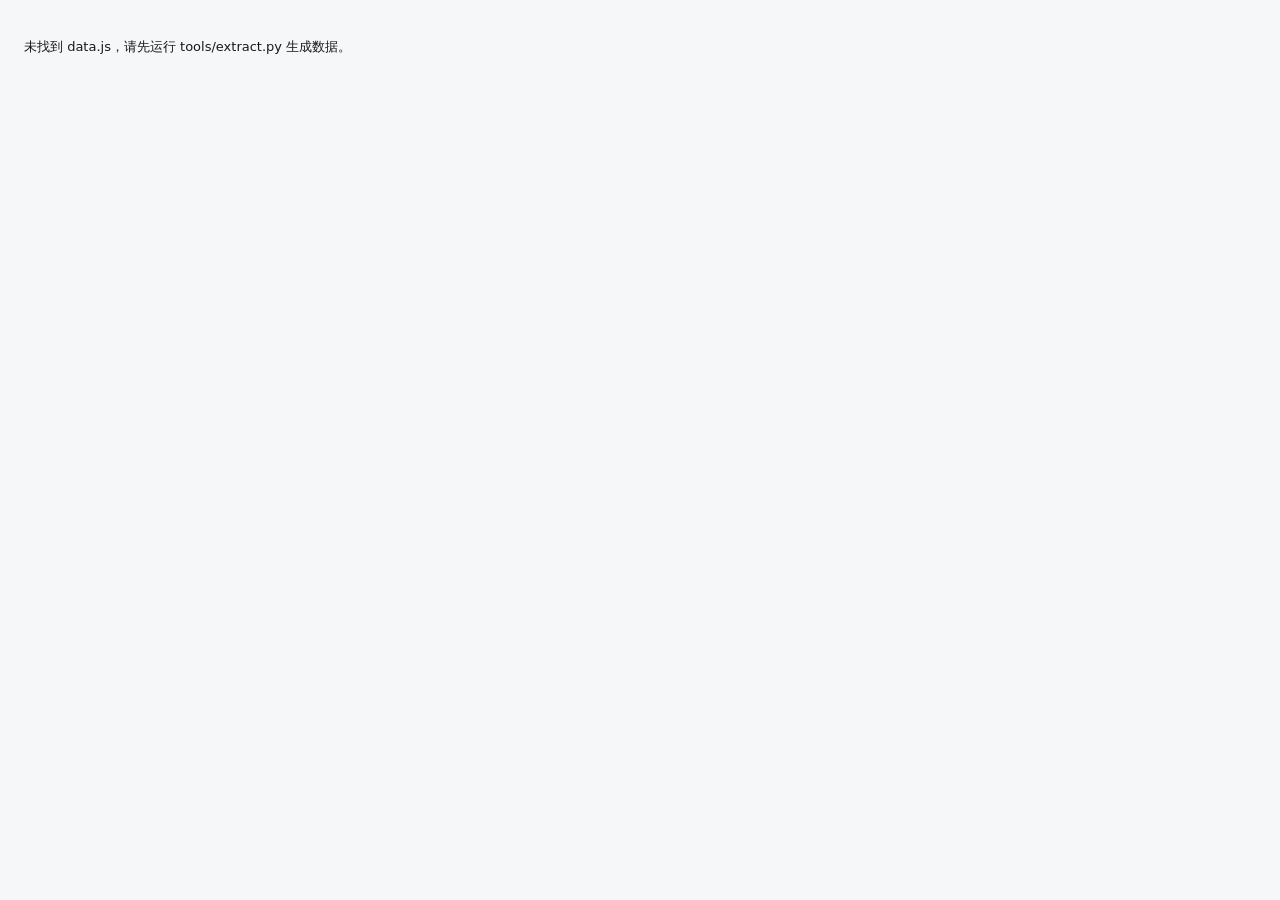
==== index.html @ aec37ce2 "初始提交：runner-lab 跑步数据看板 小米运动健康官方导出包 → 本地跑步数据看板。纯静态零构建， app.js 内置 CTL/ATL/TSB 负荷模型、跑姿体检与每日建议引擎。  - 双启动" ====
<!DOCTYPE html>
<html lang="zh-CN">
<head>
<meta charset="UTF-8">
<meta name="viewport" content="width=device-width, initial-scale=1">
<title>跑步数据仪表盘</title>
<link rel="stylesheet" href="styles.css">
</head>
<body>

<header class="topbar">
  <div class="brand">
    <span class="logo" aria-hidden="true">
      <svg viewBox="0 0 24 24" fill="none" stroke="currentColor" stroke-width="1.8" stroke-linecap="round" stroke-linejoin="round">
        <path d="M13 3l-3 7h5l-3 7"/><path d="M3 20h18"/>
      </svg>
    </span>
    <div>
      <h1>跑步数据仪表盘</h1>
      <p class="sub">数据源：小米运动健康官方导出 · 仅户外跑步 · <span id="genAt"></span></p>
    </div>
  </div>
  <div class="filters">
    <span class="flabel">时间范围</span>
    <div class="seg" id="yearSeg">
      <button type="button" data-year="2026" class="on">2026</button>
      <button type="button" data-year="2025">2025</button>
      <button type="button" data-year="all">全部</button>
    </div>
  </div>
</header>

<nav class="tabs" id="tabs">
  <button type="button" data-tab="overview" class="on">总览</button>
  <button type="button" data-tab="daily">日视图</button>
  <button type="button" data-tab="gait">跑姿分析</button>
  <button type="button" data-tab="single">单次复盘</button>
  <button type="button" data-tab="compare">对比分析</button>
  <button type="button" data-tab="table">全部记录</button>
</nav>

<main>

  <section class="panel on" id="panel-overview">
    <div class="advbar" id="ovAdvice"></div>
    <div class="kpis" id="kpis"></div>
    <div class="grid">
      <div class="card wide">
        <div class="chd"><h2>每次跑步：距离与平均配速</h2><p>柱状为距离，曲线为平均配速（纵轴已反向，越靠上越快）</p></div>
        <div class="cbox h300"><canvas id="cDistPace"></canvas></div>
      </div>
      <div class="card">
        <div class="chd"><h2>月度跑量</h2><p>柱状为当月总里程</p></div>
        <div class="cbox h260"><canvas id="cMonth"></canvas></div>
      </div>
      <div class="card">
        <div class="chd"><h2>心率区间时长</h2><p>全部选中场次的五档分布</p></div>
        <div class="cbox h260"><canvas id="cZones"></canvas></div>
      </div>
      <div class="card wide">
        <div class="chd"><h2>训练负荷与状态</h2><p id="cLoadSub">CTL 体能（涨得慢）· ATL 疲劳（来得快、去得也快）· TSB 状态 = CTL − ATL</p></div>
        <div class="stat3" id="loadStat"></div>
        <div class="cbox h300"><canvas id="cLoad"></canvas></div>
        <p class="hint" id="loadHint"></p>
      </div>
    </div>
  </section>

  <section class="panel" id="panel-daily">
    <div id="advCard"></div>
    <div class="facts" id="advFacts"></div>
    <div class="card">
      <div class="chd"><h2>训练日历</h2><p id="calSub"></p></div>
      <div class="calwrap">
        <div class="calflex">
          <div class="caldow"><span>一</span><span></span><span>三</span><span></span><span>五</span><span></span><span>日</span></div>
          <div class="cal" id="calGrid"></div>
        </div>
      </div>
      <div class="callegend" id="calLegend"></div>
    </div>
    <div class="blockhd">
      <h2 id="dayTitle"></h2>
      <span class="hint" id="dayHint"></span>
    </div>
    <div class="kpis day" id="dayKpis"></div>
    <div class="facts" id="dayNotes"></div>
  </section>

  <section class="panel" id="panel-gait">
    <div class="card wide">
      <div class="chd"><h2>跑姿体检</h2><p id="gaitCheckSub"></p></div>
      <table class="tbl gaitcheck" id="gaitCheck"></table>
    </div>
    <div class="grid">
      <div class="card">
        <div class="chd"><h2>触地时间</h2><p>越低越好，浅色带为当场最小至最大</p></div>
        <div class="cbox h260"><canvas id="cTd"></canvas></div>
      </div>
      <div class="card">
        <div class="chd"><h2>垂直振幅</h2><p>越低越省力，浅色带为当场最小至最大</p></div>
        <div class="cbox h260"><canvas id="cVa"></canvas></div>
      </div>
      <div class="card">
        <div class="chd"><h2>垂直步幅比</h2><p>垂直振幅占步幅的比例，越低越好</p></div>
        <div class="cbox h260"><canvas id="cVsr"></canvas></div>
      </div>
      <div class="card">
        <div class="chd"><h2>步频与步幅</h2><p>双轴对照</p></div>
        <div class="cbox h260"><canvas id="cCadStride"></canvas></div>
      </div>
      <div class="card">
        <div class="chd"><h2>配速与触地时间</h2><p>看跑得越慢是否触地越久</p></div>
        <div class="cbox h260"><canvas id="cScPaceTd"></canvas></div>
      </div>
      <div class="card">
        <div class="chd"><h2>步频与垂直振幅</h2><p>看步频提高是否压低弹跳</p></div>
        <div class="cbox h260"><canvas id="cScCadVa"></canvas></div>
      </div>
    </div>
    <div class="facts" id="gaitNotes"></div>
  </section>

  <section class="panel" id="panel-single">
    <div class="pickbar">
      <label for="runPick">选择场次</label>
      <select id="runPick"></select>
      <div class="picknav">
        <button type="button" id="btnPrev">上一场</button>
        <button type="button" id="btnNext">下一场</button>
      </div>
    </div>
    <div class="kpis" id="kpisSingle"></div>
    <div class="facts" id="singleNotes"></div>
    <div class="grid">
      <div class="card wide">
        <div class="chd"><h2>逐分钟曲线</h2><p>左轴配速（反向），右轴心率与步频</p></div>
        <div class="cbox h320"><canvas id="cSingle"></canvas></div>
      </div>
      <div class="card">
        <div class="chd"><h2>该场配速分布</h2><p>每分钟配速直方图</p></div>
        <div class="cbox h260"><canvas id="cHist"></canvas></div>
      </div>
      <div class="card">
        <div class="chd"><h2>半程漂移</h2><p>前半程与后半程对比</p></div>
        <div class="cbox h260"><canvas id="cDrift"></canvas></div>
      </div>
    </div>
  </section>

  <section class="panel" id="panel-compare">
    <!-- 子页签：对比内容太多，硬塞一页会又挤又糊；拆成两个子页各自一屏，
         每屏不滚动、图表足够大。切换逻辑见 app.js 的 showCmpSub。 -->
    <div class="seg subtabs" id="cmpSubTabs">
      <button type="button" data-sub="month" class="on">月度对比</button>
      <button type="button" data-sub="season">跨年与赛季</button>
      <button type="button" data-sub="detail">明细表</button>
    </div>

    <div class="sub on" id="sub-month">
      <div class="blockhd">
        <h2>月度对比</h2>
        <span class="hint" id="mCmpHint"></span>
        <div class="cmp-pick">
          <label for="cmpBase">基准月</label>
          <select id="cmpBase"></select>
          <label for="cmpMonth">本期</label>
          <select id="cmpMonth"></select>
        </div>
      </div>
      <div class="notes" id="mCmpNotes"></div>
      <div class="grid three">
        <div class="card">
          <div class="chd"><h2>配速与心率关系</h2><p id="mScSub">同样配速下心率更低，代表有氧能力更强</p></div>
          <div class="cbox h200"><canvas id="cMonthSc"></canvas></div>
        </div>
        <div class="card">
          <div class="chd"><h2>同距离档位心率</h2><p id="mBandSub">把跑量锁在同一档位后再比心率</p></div>
          <div class="cbox h200"><canvas id="cMonthBand"></canvas></div>
        </div>
        <div class="card">
          <div class="chd"><h2>本期与基准月关键指标</h2><p id="mKpiSub">按月份平均值对比</p></div>
          <div class="cbox h200"><canvas id="cMonthKpi"></canvas></div>
        </div>
      </div>
    </div>

    <div class="sub" id="sub-season">
      <div class="blockhd"><h2>跨年与赛季对比</h2><span class="hint">2025 全年 vs 2026 全年，以及 2026 赛季内同距离对比</span></div>
      <div class="notes" id="cmpNotes"></div>
      <div class="grid two">
        <div class="card">
          <div class="chd"><h2>2025 与 2026 关键指标</h2><p>跑量差距大，均值只作参考</p></div>
          <div class="cbox h160"><canvas id="cYearCmp"></canvas></div>
        </div>
        <div class="card">
          <div class="chd"><h2>2026 赛季内对比</h2><p>7 月及以前 vs 8 月以后，已控制跑量</p></div>
          <div class="cbox h160"><canvas id="cSeasonCmp"></canvas></div>
        </div>
        <div class="card">
          <div class="chd"><h2>同距离档位对比</h2><p>相近里程场次的平均表现</p></div>
          <div class="cbox h160"><canvas id="cBucket"></canvas></div>
        </div>
        <div class="card">
          <div class="chd"><h2>周训练量</h2><p>柱状为周里程，曲线为周平均配速</p></div>
          <div class="cbox h160"><canvas id="cWeek"></canvas></div>
        </div>
      </div>
    </div>

    <div class="sub" id="sub-detail">
      <div class="blockhd"><h2>明细表</h2><span class="hint">两张表都是完整数据；图表子页里的结论以它们为依据</span></div>
      <div class="grid two">
        <div class="card">
          <div class="chd"><h2>月度对比 · 逐指标</h2><p id="mCmpHint2"></p></div>
          <div class="tablewrap" style="max-height:520px">
            <table class="tbl" id="mCmpTbl"></table>
          </div>
        </div>
        <div class="card">
          <div class="chd"><h2>跨年对比 · 逐指标</h2><p>2025 全年 vs 2026 全年</p></div>
          <div class="tablewrap" style="max-height:520px">
            <table class="tbl" id="cmpTbl"></table>
          </div>
        </div>
      </div>
    </div>
  </section>

  <section class="panel" id="panel-table">
    <div class="tablebar">
      <input type="text" id="search" placeholder="按日期筛选，例如 2026-09">
      <span class="hint" id="rowHint"></span>
    </div>
    <div class="tablewrap">
      <table class="tbl sortable" id="runTbl"></table>
    </div>
  </section>

</main>

<script src="vendor/chart.umd.min.js"></script>
<script src="data.js"></script>
<script src="app.js"></script>
</body>
</html>
---- styles.css ----
:root {
  --bg: #f6f7f9;
  --panel: #ffffff;
  --panel-2: #fbfbfc;
  --ink: #16181d;
  --ink-2: #4a4f58;
  --ink-3: #8b9099;
  --line: #e6e8ec;
  --line-2: #d3d6dc;

  --c-dist: #2563eb;
  --c-pace: #d97706;
  --c-hr: #dc2626;
  --c-cad: #0d9488;
  --c-stride: #7c3aed;
  --c-td: #dc2626;
  --c-va: #2563eb;
  --c-vsr: #0d9488;

  --r-sm: 8px;
  --r-md: 12px;
  --r-lg: 16px;
  --sp-1: 6px;
  --sp-2: 10px;
  --sp-3: 16px;
  --sp-4: 24px;
  --sp-5: 32px;

  /* 训练日历热力色阶：0 = 休息日，1→5 表示里程递增。
     heat0 不能直接取 --panel-2（#fbfbfc）—— 卡片本身就是白的，休息日会
     整个「消失」，连续几周都休息时日历左半边看起来像没有数据（踩过）。
     这里给一个能看出格子的浅灰，且仍与 heat1 明显区分。 */
  --heat-0: #eceff3;
  --heat-1: #dbeafe;
  --heat-2: #93c5fd;
  --heat-3: #4f95ef;
  --heat-4: #2563eb;
  --heat-5: #1b3f9c;
  --cal-cell: 22px;
  --cal-gap: 3px;

  --fs-h1: 18px;
  --fs-h2: 14px;
  --fs-b: 13px;
  --fs-s: 12px;
  --fs-kpi: 26px;

  --ff: "Segoe UI", "Microsoft YaHei", "PingFang SC", system-ui, sans-serif;
}

* { box-sizing: border-box; }

html, body {
  margin: 0;
  padding: 0;
  background: var(--bg);
  color: var(--ink);
  font-family: var(--ff);
  font-size: var(--fs-b);
  line-height: 1.6;
  -webkit-font-smoothing: antialiased;
}

h1, h2, h3 { margin: 0; font-weight: 600; }

.topbar {
  display: flex;
  align-items: center;
  justify-content: space-between;
  gap: var(--sp-4);
  flex-wrap: wrap;
  padding: var(--sp-4) var(--sp-5) var(--sp-3);
  background: var(--panel);
  border-bottom: 1px solid var(--line);
}

.brand { display: flex; align-items: center; gap: var(--sp-3); }

.logo {
  display: grid;
  place-items: center;
  width: 40px;
  height: 40px;
  border-radius: var(--r-md);
  background: #eef2ff;
  color: var(--c-dist);
}
.logo svg { width: 22px; height: 22px; }

.brand h1 { font-size: var(--fs-h1); letter-spacing: -0.2px; }
.brand .sub { margin: 2px 0 0; font-size: var(--fs-s); color: var(--ink-3); }

.filters { display: flex; align-items: center; gap: var(--sp-2); }
.flabel { font-size: var(--fs-s); color: var(--ink-3); }

.seg {
  display: inline-flex;
  padding: 3px;
  gap: 2px;
  background: var(--panel-2);
  border: 1px solid var(--line);
  border-radius: var(--r-md);
}
.seg button {
  border: 0;
  background: transparent;
  color: var(--ink-2);
  font: inherit;
  font-size: var(--fs-s);
  padding: 5px 14px;
  border-radius: 9px;
  cursor: pointer;
}
.seg button:hover { background: #eef0f4; }
.seg button.on { background: var(--ink); color: #fff; }

.tabs {
  display: flex;
  gap: var(--sp-1);
  padding: var(--sp-2) var(--sp-5) 0;
  background: var(--panel);
  border-bottom: 1px solid var(--line);
  overflow-x: auto;
}
.tabs button {
  border: 0;
  background: transparent;
  font: inherit;
  font-size: var(--fs-b);
  color: var(--ink-2);
  padding: 9px 16px;
  border-bottom: 2px solid transparent;
  cursor: pointer;
  white-space: nowrap;
}
.tabs button:hover { color: var(--ink); }
.tabs button.on { color: var(--ink); border-bottom-color: var(--c-dist); font-weight: 600; }

main { padding: var(--sp-4) var(--sp-5) var(--sp-5); }

.panel { display: none; }
.panel.on { display: block; }

.kpis {
  display: grid;
  grid-template-columns: repeat(auto-fit, minmax(150px, 1fr));
  gap: var(--sp-3);
  margin-bottom: var(--sp-4);
}
/* 日视图有 9 张卡：用 150px 的最小宽会正好排成 8 列，最后一张落单换行。
   最小宽降到 120px 后 auto-fit 能排出 9 列以上（空轨道会塌缩、剩下的一起拉伸），
   9 张就刚好一行。 */
.kpis.day { grid-template-columns: repeat(auto-fit, minmax(120px, 1fr)); }

.kpi {
  background: var(--panel);
  border: 1px solid var(--line);
  border-radius: var(--r-md);
  padding: var(--sp-3);
}
.kpi .k { font-size: var(--fs-s); color: var(--ink-3); }
.kpi .v { font-size: var(--fs-kpi); font-weight: 600; letter-spacing: -0.5px; margin-top: 2px; }
.kpi .v small { font-size: 13px; font-weight: 500; color: var(--ink-3); margin-left: 3px; letter-spacing: 0; }
.kpi .d { font-size: var(--fs-s); color: var(--ink-3); margin-top: 2px; }

.grid {
  display: grid;
  grid-template-columns: repeat(auto-fit, minmax(320px, 1fr));
  gap: var(--sp-3);
}

.card {
  background: var(--panel);
  border: 1px solid var(--line);
  border-radius: var(--r-lg);
  padding: var(--sp-3) var(--sp-3) var(--sp-2);
}
.card.wide { grid-column: 1 / -1; }
.grid.two { grid-template-columns: repeat(2, 1fr); }
.grid.three { grid-template-columns: repeat(3, 1fr); }

/* ---- 对比页子页签：内容太多硬塞一页会又挤又糊，拆成两个子页各自一屏 ---- */
.subtabs { margin-bottom: var(--sp-3); }
.sub { display: none; }
.sub.on { display: block; }

/* 页内分区标题：对比页要分成「月度对比」与「跨年与赛季对比」两段 */
.blockhd {
  display: flex;
  align-items: center;
  gap: var(--sp-2);
  flex-wrap: wrap;
  margin: var(--sp-4) 0 var(--sp-3);
  padding-bottom: var(--sp-1);
  border-bottom: 1px solid var(--line);
}
.blockhd:first-child { margin-top: 0; }
.blockhd h2 { font-size: var(--fs-h1); }
.blockhd label { font-size: var(--fs-s); color: var(--ink-3); margin-left: auto; }
.blockhd select {
  font: inherit;
  font-size: var(--fs-b);
  padding: 5px 10px;
  border-radius: var(--r-sm);
  border: 1px solid var(--line-2);
  background: var(--panel);
  color: var(--ink);
}
.blockhd .hint { font-size: var(--fs-s); color: var(--ink-3); }

.chd { margin-bottom: var(--sp-2); }
.chd h2 { font-size: var(--fs-h2); }
.chd p { margin: 2px 0 0; font-size: var(--fs-s); color: var(--ink-3); }

.cbox { position: relative; width: 100%; }
.h260 { height: 260px; }
.h300 { height: 300px; }
.h320 { height: 320px; }
/* 对比页专用：一屏塞下「结论 + 图 + 表」，图高向布局让位 */
.h160 { height: 160px; }
.h200 { height: 200px; }

.notes {
  display: grid;
  grid-template-columns: repeat(auto-fit, minmax(300px, 1fr));
  gap: var(--sp-3);
  margin-bottom: var(--sp-4);
}
.note {
  background: var(--panel);
  border: 1px solid var(--line);
  border-left: 3px solid var(--c-dist);
  border-radius: var(--r-sm);
  padding: var(--sp-3);
}
.note.good { border-left-color: var(--c-cad); }
.note.warn { border-left-color: var(--c-pace); }
.note.bad { border-left-color: var(--c-hr); }
.note h3 { font-size: var(--fs-b); margin-bottom: 4px; }
.note p { margin: 0; font-size: var(--fs-s); color: var(--ink-2); }

.pickbar {
  display: flex;
  align-items: center;
  gap: var(--sp-2);
  flex-wrap: wrap;
  margin-bottom: var(--sp-3);
}
.pickbar label { font-size: var(--fs-s); color: var(--ink-3); }
.pickbar select {
  font: inherit;
  font-size: var(--fs-b);
  padding: 7px 12px;
  border-radius: var(--r-sm);
  border: 1px solid var(--line-2);
  background: var(--panel);
  color: var(--ink);
  min-width: 280px;
}
.picknav { display: flex; gap: var(--sp-1); margin-left: auto; }
.picknav button {
  font: inherit;
  font-size: var(--fs-s);
  padding: 6px 14px;
  border-radius: var(--r-sm);
  border: 1px solid var(--line-2);
  background: var(--panel);
  color: var(--ink-2);
  cursor: pointer;
}
.picknav button:hover { background: var(--panel-2); color: var(--ink); }

.tablebar {
  display: flex;
  align-items: center;
  gap: var(--sp-3);
  margin-bottom: var(--sp-2);
}
.tablebar input {
  font: inherit;
  font-size: var(--fs-b);
  padding: 7px 12px;
  border-radius: var(--r-sm);
  border: 1px solid var(--line-2);
  background: var(--panel);
  color: var(--ink);
  min-width: 240px;
}
.hint { font-size: var(--fs-s); color: var(--ink-3); }

.tablewrap {
  background: var(--panel);
  border: 1px solid var(--line);
  border-radius: var(--r-lg);
  overflow: auto;
  margin-top: var(--sp-3);
}
/* 对比页的表收进固定高度内部滚动：页面主滚动条消失，表头 sticky 仍然可用 */
.tablewrap.tight { max-height: 128px; }
.tablewrap.tight2 { max-height: 300px; }

/* 子页内部间距收紧：目标是一屏读完，块间距从 24 降到 12 */
.sub .blockhd { margin-top: 0; margin-bottom: 8px; }
.sub .notes { margin-bottom: 12px; }
.sub .grid { margin-bottom: 0; }
.sub .note { padding: 8px 14px; }
.sub .note p { line-height: 1.45; }
.subtabs { margin-bottom: 6px; }

.tbl { width: 100%; border-collapse: collapse; font-size: var(--fs-s); }
.tbl th, .tbl td { padding: 8px 12px; text-align: right; white-space: nowrap; }
.tbl th:first-child, .tbl td:first-child { text-align: left; }
.tbl thead th {
  position: sticky;
  top: 0;
  background: var(--panel-2);
  color: var(--ink-2);
  font-weight: 600;
  border-bottom: 1px solid var(--line);
  z-index: 1;
}
.tbl.sortable thead th { cursor: pointer; user-select: none; }
.tbl.sortable thead th:hover { color: var(--ink); }
.tbl.sortable thead th::after { content: ""; display: inline-block; width: 10px; }
.tbl.sortable thead th.asc::after { content: "  ↑"; color: var(--c-dist); }
.tbl.sortable thead th.desc::after { content: "  ↓"; color: var(--c-dist); }
.tbl tbody tr { border-bottom: 1px solid var(--line); }
.tbl tbody tr:last-child { border-bottom: 0; }
.tbl tbody tr:hover { background: var(--panel-2); }
.tbl td.num { font-variant-numeric: tabular-nums; }

/* 总览顶部的今日建议条：一句话结论 + 可点进日视图 */
.advbar {
  display: flex;
  align-items: flex-start;
  gap: var(--sp-2);
  margin-bottom: var(--sp-3);
  padding: var(--sp-2) var(--sp-3);
  background: var(--panel);
  border: 1px solid var(--line);
  border-left: 3px solid var(--c-dist);
  border-radius: var(--r-sm);
  cursor: pointer;
}
.advbar:hover { background: var(--panel-2); }
.advbar.rest { border-left-color: var(--c-cad); }
.advbar.easy { border-left-color: var(--c-dist); }
.advbar.warn { border-left-color: var(--c-pace); }
.advbar .tag {
  flex: none;
  padding: 1px 9px;
  border-radius: 999px;
  font-size: var(--fs-s);
  font-weight: 600;
  background: #eef2ff;
  color: var(--c-dist);
}
.advbar.rest .tag { background: #e8f6f2; color: var(--c-cad); }
.advbar.warn .tag { background: #fdf3e4; color: var(--c-pace); }
.advbar strong { font-weight: 600; }
.advbar p { margin: 2px 0 0; font-size: var(--fs-s); color: var(--ink-2); }
.advbar .more { margin-left: auto; flex: none; font-size: var(--fs-s); color: var(--ink-3); }

/* 训练日历：列 = 周，行 = 周一到周日。
   --cal-cell 由 JS 按可用宽度算出来写在 .calflex 上（见 sizeCalendar），
   这里只留一个兜底值，保证脚本没跑到时也是方的、能看。 */
.calwrap { overflow-x: auto; padding-bottom: var(--sp-1); }
.calflex {
  display: flex;
  gap: var(--sp-1);
  justify-content: safe center;
  min-width: max-content;
  --cal-cell: 22px;
}
.caldow {
  display: grid;
  grid-template-rows: repeat(7, var(--cal-cell));
  gap: var(--cal-gap);
  font-size: var(--fs-s);
  line-height: var(--cal-cell);
  color: var(--ink-3);
  text-align: right;
}
.cal {
  display: grid;
  grid-auto-flow: column;
  grid-template-rows: repeat(7, var(--cal-cell));
  grid-auto-columns: var(--cal-cell);
  gap: var(--cal-gap);
}
.cal button {
  width: 100%;
  height: 100%;
  padding: 0;
  border: 1px solid var(--line);
  border-radius: 4px;
  cursor: pointer;
  /* 底色由 .heat0–.heat5 提供。这里**不能**写 background：
     .cal button 的优先级 (0,1,1) 会压过 .heat1 的 (0,1,0)，
     结果是所有格子都退回同一个颜色（踩过一次，整片日历全是空白色）。 */
}
/* 有跑的日子不需要描边，让色阶自己说话 */
.cal button.heat1, .cal button.heat2, .cal button.heat3,
.cal button.heat4, .cal button.heat5 { border-color: transparent; }
.cal button:hover { border-color: var(--ink-3); }
.cal button.blank { visibility: hidden; cursor: default; }
.cal button.today { outline: 2px solid var(--ink); outline-offset: 1px; }
.cal button.sel { box-shadow: inset 0 0 0 2px var(--c-pace); }

.heat0 { background: var(--heat-0); }
.heat1 { background: var(--heat-1); }
.heat2 { background: var(--heat-2); }
.heat3 { background: var(--heat-3); }
.heat4 { background: var(--heat-4); }
.heat5 { background: var(--heat-5); }

.callegend {
  display: flex;
  align-items: center;
  gap: var(--sp-1);
  margin-top: var(--sp-3);
  font-size: var(--fs-s);
  color: var(--ink-3);
}
.callegend i {
  display: inline-block;
  width: 12px;
  height: 12px;
  border: 1px solid var(--line);
  border-radius: 3px;
}

/* 对比页：基准月 + 本期两个下拉，整体靠右 */
.cmp-pick {
  display: flex;
  align-items: center;
  gap: var(--sp-1);
  margin-left: auto;
}
.cmp-pick label { margin-left: 0; }
.cmp-pick label + select { margin-right: var(--sp-2); }

/* ---- 今日建议大卡：状态标签 + 一句结论 + 关键数字 + 一句原因 ---- */
.advcard {
  padding: var(--sp-3) var(--sp-4);
  margin-bottom: var(--sp-3);
  background: var(--panel);
  border: 1px solid var(--line);
  border-left: 4px solid var(--c-dist);
  border-radius: var(--r-md);
}
.advcard.rest { border-left-color: var(--c-cad); }
.advcard.warn { border-left-color: var(--c-pace); }
.vtag {
  display: inline-block;
  padding: 2px 10px;
  margin-bottom: var(--sp-1);
  border-radius: 999px;
  font-size: var(--fs-s);
  font-weight: 600;
  background: #eef2ff;
  color: var(--c-dist);
}
.advcard.rest .vtag { background: #e8f6f2; color: var(--c-cad); }
.advcard.warn .vtag { background: #fdf3e4; color: var(--c-pace); }
.advcard .head { font-size: 22px; font-weight: 600; letter-spacing: -0.4px; line-height: 1.35; }
.advcard .chips { display: flex; flex-wrap: wrap; gap: var(--sp-1); margin-top: var(--sp-2); }
.chip {
  padding: 3px 11px;
  border: 1px solid var(--line-2);
  border-radius: 999px;
  background: var(--panel-2);
  font-size: var(--fs-s);
  font-variant-numeric: tabular-nums;
  color: var(--ink-2);
}
.advcard .why { margin: var(--sp-2) 0 0; font-size: var(--fs-s); color: var(--ink-3); }

/* ---- 依据列表：一行一条，比长段落好扫读 ---- */
.facts {
  padding: var(--sp-1) var(--sp-3);
  margin-bottom: var(--sp-4);
  background: var(--panel);
  border: 1px solid var(--line);
  border-radius: var(--r-md);
}
.fact {
  display: grid;
  grid-template-columns: 92px minmax(0, 1fr) auto;
  gap: var(--sp-2);
  align-items: baseline;
  padding: var(--sp-2) 0;
  border-bottom: 1px solid var(--line);
  font-size: var(--fs-s);
}
.fact:last-child { border-bottom: 0; }
.fact .fk { color: var(--ink-3); }
.fact .fv { color: var(--ink); font-variant-numeric: tabular-nums; }
.fact .fd { color: var(--ink-3); }
.fb {
  padding: 1px 9px;
  border-radius: 999px;
  white-space: nowrap;
  background: var(--panel-2);
  color: var(--ink-2);
}
.fb.good { background: #e8f6f2; color: var(--c-cad); }
.fb.warn { background: #fdf3e4; color: var(--c-pace); }
.fb.bad { background: #fdeced; color: var(--c-hr); }

/* ---- 负荷状态三块 ---- */
.stat3 {
  display: grid;
  grid-template-columns: repeat(auto-fit, minmax(150px, 1fr));
  gap: var(--sp-2);
  margin-bottom: var(--sp-3);
}
.stat {
  padding: var(--sp-2) var(--sp-3);
  background: var(--panel-2);
  border: 1px solid var(--line);
  border-radius: var(--r-sm);
}
.stat .sk { font-size: var(--fs-s); color: var(--ink-3); }
.stat .sv {
  font-size: 22px;
  font-weight: 600;
  letter-spacing: -0.5px;
  font-variant-numeric: tabular-nums;
}
.stat .sd { font-size: var(--fs-s); color: var(--ink-3); }
.stat.good .sv { color: var(--c-cad); }
.stat.warn .sv { color: var(--c-pace); }
.stat.bad .sv { color: var(--c-hr); }

/* ---- 跑姿体检表 ---- */
.gaitcheck th, .gaitcheck td { padding: 10px 12px; text-align: left; white-space: normal; }
.gaitcheck td:first-child { font-weight: 600; white-space: nowrap; }
.gaitcheck .gv { font-size: 15px; font-weight: 600; white-space: nowrap; font-variant-numeric: tabular-nums; }
.gaitcheck .gb { font-size: var(--fs-s); color: var(--ink-3); }
.gaitcheck .gt { font-size: var(--fs-s); color: var(--ink-2); }
.badge {
  display: inline-block;
  padding: 1px 9px;
  border-radius: 999px;
  white-space: nowrap;
}
.badge.good { background: #e8f6f2; color: var(--c-cad); }
.badge.warn { background: #fdf3e4; color: var(--c-pace); }
.badge.bad { background: #fdeced; color: var(--c-hr); }

@media (max-width: 900px) {
  .topbar, .tabs, main { padding-left: var(--sp-3); padding-right: var(--sp-3); }
  .grid, .grid.two, .grid.three { grid-template-columns: 1fr; }
  .blockhd label { margin-left: 0; }
  .cmp-pick { margin-left: 0; flex-wrap: wrap; }
  .fact { grid-template-columns: 84px minmax(0, 1fr); }
  .fact .fb { grid-column: 2; justify-self: start; }
  .advcard .head { font-size: 19px; }
}
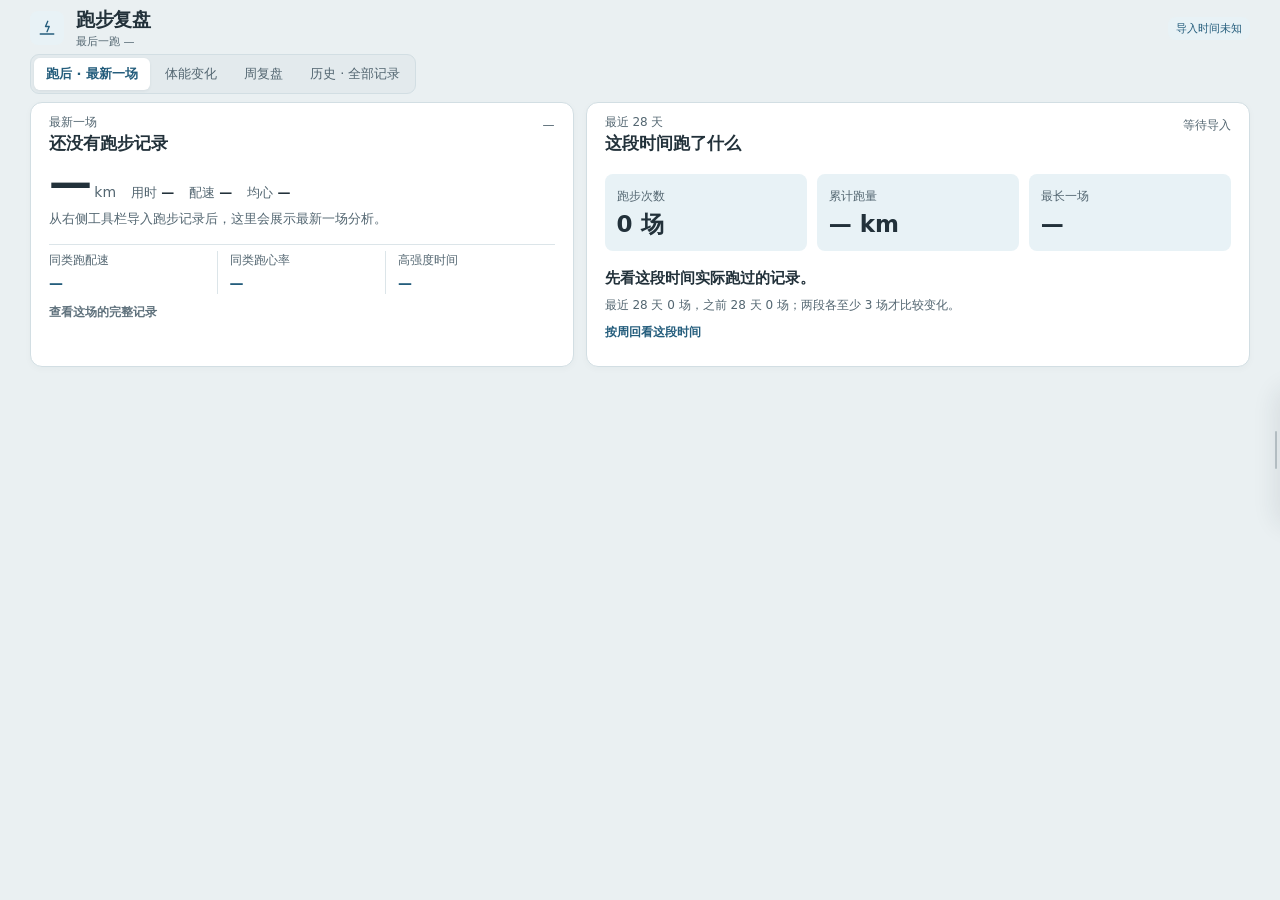
==== commit 9c94b1ab: "feat: 看板收敛为跑后/体能变化/周复盘/历史四页，工具轨与本地桥落地 - 页面：app.js / index.html / styles.css 收敛为四页 tab；移除跑前距离滑轨与   旧周" ====
--- a/index.html
+++ b/index.html
@@ -3,244 +3,224 @@
 <head>
 <meta charset="UTF-8">
 <meta name="viewport" content="width=device-width, initial-scale=1">
-<title>跑步数据仪表盘</title>
+<title>跑步复盘</title>
+<!-- 空 favicon：不写这行浏览器会去要 /favicon.ico，控制台多一条 404 噪音 -->
+<link rel="icon" href="data:,">
+<!--
+  本地跑步复盘：
+
+    跑后：最新一场 + 28 天事实与一条有依据的变化
+    体能变化：长期训练负荷估算 + 每场可比表现
+    周复盘：最近五周及其原始场次
+    历史：全部记录与单场详情
+
+  汇总数据由 tools/metrics.py 预计算写进 data.js；这里负责交互和展示。
+-->
 <link rel="stylesheet" href="styles.css">
+<!-- 本地服务（tools/serve.py）会把下面这行替成 window.__BRIDGE__ 注入脚本。
+     不替的时候（file:// 直开）工具轨自动降级，看板本体照常显示。 -->
+<!--BRIDGE_BOOTSTRAP-->
 </head>
 <body>
 
-<header class="topbar">
-  <div class="brand">
+<header class="bar">
+  <div class="bar-l">
     <span class="logo" aria-hidden="true">
-      <svg viewBox="0 0 24 24" fill="none" stroke="currentColor" stroke-width="1.8" stroke-linecap="round" stroke-linejoin="round">
+      <svg viewBox="0 0 24 24" fill="none" stroke="currentColor" stroke-width="1.8"
+           stroke-linecap="round" stroke-linejoin="round">
         <path d="M13 3l-3 7h5l-3 7"/><path d="M3 20h18"/>
       </svg>
     </span>
-    <div>
-      <h1>跑步数据仪表盘</h1>
-      <p class="sub">数据源：小米运动健康官方导出 · 仅户外跑步 · <span id="genAt"></span></p>
-    </div>
-  </div>
-  <div class="filters">
-    <span class="flabel">时间范围</span>
-    <div class="seg" id="yearSeg">
-      <button type="button" data-year="2026" class="on">2026</button>
-      <button type="button" data-year="2025">2025</button>
-      <button type="button" data-year="all">全部</button>
-    </div>
+    <div class="bar-t">
+      <h1>跑步复盘</h1>
+      <p class="sub" id="barSub">正在读取…</p>
+    </div>
+  </div>
+  <div class="bar-r">
+    <span class="chip" id="freshChip"></span>
   </div>
 </header>
 
-<nav class="tabs" id="tabs">
-  <button type="button" data-tab="overview" class="on">总览</button>
-  <button type="button" data-tab="daily">日视图</button>
-  <button type="button" data-tab="gait">跑姿分析</button>
-  <button type="button" data-tab="single">单次复盘</button>
-  <button type="button" data-tab="compare">对比分析</button>
-  <button type="button" data-tab="table">全部记录</button>
-</nav>
-
-<main>
-
-  <section class="panel on" id="panel-overview">
-    <div class="advbar" id="ovAdvice"></div>
-    <div class="kpis" id="kpis"></div>
-    <div class="grid">
-      <div class="card wide">
-        <div class="chd"><h2>每次跑步：距离与平均配速</h2><p>柱状为距离，曲线为平均配速（纵轴已反向，越靠上越快）</p></div>
-        <div class="cbox h300"><canvas id="cDistPace"></canvas></div>
+<main class="dashboard">
+  <nav class="modebar" id="modeSwitch" aria-label="跑步复盘页面">
+    <div class="mode-tabs" role="tablist">
+      <button type="button" data-view-mode="after" aria-controls="afterView" role="tab" aria-selected="true">跑后 · 最新一场</button>
+      <button type="button" data-view-mode="fitness" aria-controls="fitnessView" role="tab" aria-selected="false">体能变化</button>
+      <button type="button" data-view-mode="week" aria-controls="weekView" role="tab" aria-selected="false">周复盘</button>
+      <button type="button" data-view-mode="history" aria-controls="historyView" role="tab" aria-selected="false">历史 · 全部记录</button>
+    </div>
+  </nav>
+
+  <section class="hero-grid" id="afterView" role="tabpanel" aria-label="最新一场分析和近期变化">
+    <article class="hero-card latest-card">
+      <header class="hero-heading">
+        <div><p class="eyebrow" id="latestKicker">最新一场</p><h2 id="latestVerdict">正在读取最新一场…</h2></div>
+        <span class="latest-date" id="latestDate"></span>
+      </header>
+      <div class="latest-primary">
+        <strong id="latestDistance">—</strong><span class="distance-unit">km</span>
+        <span class="latest-fact">用时 <b id="latestTime">—</b></span>
+        <span class="latest-fact">配速 <b id="latestPace">—</b></span>
+        <span class="latest-fact">均心 <b id="latestHr">—</b></span>
       </div>
-      <div class="card">
-        <div class="chd"><h2>月度跑量</h2><p>柱状为当月总里程</p></div>
-        <div class="cbox h260"><canvas id="cMonth"></canvas></div>
+      <p class="latest-explanation" id="latestExplanation"></p>
+      <div class="latest-comparison" aria-label="最新一场与相似跑步的对比">
+        <div><span>同类跑配速</span><strong id="paceDelta">—</strong></div>
+        <div><span>同类跑心率</span><strong id="hrDelta">—</strong></div>
+        <div><span>高强度时间</span><strong id="highDelta">—</strong></div>
       </div>
-      <div class="card">
-        <div class="chd"><h2>心率区间时长</h2><p>全部选中场次的五档分布</p></div>
-        <div class="cbox h260"><canvas id="cZones"></canvas></div>
+      <div id="latestEvidence"></div>
+      <button class="history-link" id="latestOpenHistory" type="button">查看这场的完整记录</button>
+    </article>
+
+    <section class="hero-card insights-card" aria-labelledby="insightTitle">
+      <header class="hero-heading">
+        <div><p class="eyebrow">最近 28 天</p><h2 id="insightTitle">这段时间跑了什么</h2></div>
+        <span class="latest-date" id="recentAsOf"></span>
+      </header>
+      <div class="recent-facts">
+        <div><span>跑步次数</span><strong id="recentSessions">—</strong></div>
+        <div><span>累计跑量</span><strong id="recentKm">—</strong></div>
+        <div><span>最长一场</span><strong id="recentLongest">—</strong></div>
       </div>
-      <div class="card wide">
-        <div class="chd"><h2>训练负荷与状态</h2><p id="cLoadSub">CTL 体能（涨得慢）· ATL 疲劳（来得快、去得也快）· TSB 状态 = CTL − ATL</p></div>
-        <div class="stat3" id="loadStat"></div>
-        <div class="cbox h300"><canvas id="cLoad"></canvas></div>
-        <p class="hint" id="loadHint"></p>
-      </div>
-    </div>
-  </section>
-
-  <section class="panel" id="panel-daily">
-    <div id="advCard"></div>
-    <div class="facts" id="advFacts"></div>
-    <div class="card">
-      <div class="chd"><h2>训练日历</h2><p id="calSub"></p></div>
-      <div class="calwrap">
-        <div class="calflex">
-          <div class="caldow"><span>一</span><span></span><span>三</span><span></span><span>五</span><span></span><span>日</span></div>
-          <div class="cal" id="calGrid"></div>
-        </div>
-      </div>
-      <div class="callegend" id="calLegend"></div>
-    </div>
-    <div class="blockhd">
-      <h2 id="dayTitle"></h2>
-      <span class="hint" id="dayHint"></span>
-    </div>
-    <div class="kpis day" id="dayKpis"></div>
-    <div class="facts" id="dayNotes"></div>
-  </section>
-
-  <section class="panel" id="panel-gait">
-    <div class="card wide">
-      <div class="chd"><h2>跑姿体检</h2><p id="gaitCheckSub"></p></div>
-      <table class="tbl gaitcheck" id="gaitCheck"></table>
-    </div>
-    <div class="grid">
-      <div class="card">
-        <div class="chd"><h2>触地时间</h2><p>越低越好，浅色带为当场最小至最大</p></div>
-        <div class="cbox h260"><canvas id="cTd"></canvas></div>
-      </div>
-      <div class="card">
-        <div class="chd"><h2>垂直振幅</h2><p>越低越省力，浅色带为当场最小至最大</p></div>
-        <div class="cbox h260"><canvas id="cVa"></canvas></div>
-      </div>
-      <div class="card">
-        <div class="chd"><h2>垂直步幅比</h2><p>垂直振幅占步幅的比例，越低越好</p></div>
-        <div class="cbox h260"><canvas id="cVsr"></canvas></div>
-      </div>
-      <div class="card">
-        <div class="chd"><h2>步频与步幅</h2><p>双轴对照</p></div>
-        <div class="cbox h260"><canvas id="cCadStride"></canvas></div>
-      </div>
-      <div class="card">
-        <div class="chd"><h2>配速与触地时间</h2><p>看跑得越慢是否触地越久</p></div>
-        <div class="cbox h260"><canvas id="cScPaceTd"></canvas></div>
-      </div>
-      <div class="card">
-        <div class="chd"><h2>步频与垂直振幅</h2><p>看步频提高是否压低弹跳</p></div>
-        <div class="cbox h260"><canvas id="cScCadVa"></canvas></div>
-      </div>
-    </div>
-    <div class="facts" id="gaitNotes"></div>
-  </section>
-
-  <section class="panel" id="panel-single">
-    <div class="pickbar">
-      <label for="runPick">选择场次</label>
-      <select id="runPick"></select>
-      <div class="picknav">
-        <button type="button" id="btnPrev">上一场</button>
-        <button type="button" id="btnNext">下一场</button>
-      </div>
-    </div>
-    <div class="kpis" id="kpisSingle"></div>
-    <div class="facts" id="singleNotes"></div>
-    <div class="grid">
-      <div class="card wide">
-        <div class="chd"><h2>逐分钟曲线</h2><p>左轴配速（反向），右轴心率与步频</p></div>
-        <div class="cbox h320"><canvas id="cSingle"></canvas></div>
-      </div>
-      <div class="card">
-        <div class="chd"><h2>该场配速分布</h2><p>每分钟配速直方图</p></div>
-        <div class="cbox h260"><canvas id="cHist"></canvas></div>
-      </div>
-      <div class="card">
-        <div class="chd"><h2>半程漂移</h2><p>前半程与后半程对比</p></div>
-        <div class="cbox h260"><canvas id="cDrift"></canvas></div>
-      </div>
-    </div>
-  </section>
-
-  <section class="panel" id="panel-compare">
-    <!-- 子页签：对比内容太多，硬塞一页会又挤又糊；拆成两个子页各自一屏，
-         每屏不滚动、图表足够大。切换逻辑见 app.js 的 showCmpSub。 -->
-    <div class="seg subtabs" id="cmpSubTabs">
-      <button type="button" data-sub="month" class="on">月度对比</button>
-      <button type="button" data-sub="season">跨年与赛季</button>
-      <button type="button" data-sub="detail">明细表</button>
-    </div>
-
-    <div class="sub on" id="sub-month">
-      <div class="blockhd">
-        <h2>月度对比</h2>
-        <span class="hint" id="mCmpHint"></span>
-        <div class="cmp-pick">
-          <label for="cmpBase">基准月</label>
-          <select id="cmpBase"></select>
-          <label for="cmpMonth">本期</label>
-          <select id="cmpMonth"></select>
-        </div>
-      </div>
-      <div class="notes" id="mCmpNotes"></div>
-      <div class="grid three">
-        <div class="card">
-          <div class="chd"><h2>配速与心率关系</h2><p id="mScSub">同样配速下心率更低，代表有氧能力更强</p></div>
-          <div class="cbox h200"><canvas id="cMonthSc"></canvas></div>
-        </div>
-        <div class="card">
-          <div class="chd"><h2>同距离档位心率</h2><p id="mBandSub">把跑量锁在同一档位后再比心率</p></div>
-          <div class="cbox h200"><canvas id="cMonthBand"></canvas></div>
-        </div>
-        <div class="card">
-          <div class="chd"><h2>本期与基准月关键指标</h2><p id="mKpiSub">按月份平均值对比</p></div>
-          <div class="cbox h200"><canvas id="cMonthKpi"></canvas></div>
-        </div>
-      </div>
-    </div>
-
-    <div class="sub" id="sub-season">
-      <div class="blockhd"><h2>跨年与赛季对比</h2><span class="hint">2025 全年 vs 2026 全年，以及 2026 赛季内同距离对比</span></div>
-      <div class="notes" id="cmpNotes"></div>
-      <div class="grid two">
-        <div class="card">
-          <div class="chd"><h2>2025 与 2026 关键指标</h2><p>跑量差距大，均值只作参考</p></div>
-          <div class="cbox h160"><canvas id="cYearCmp"></canvas></div>
-        </div>
-        <div class="card">
-          <div class="chd"><h2>2026 赛季内对比</h2><p>7 月及以前 vs 8 月以后，已控制跑量</p></div>
-          <div class="cbox h160"><canvas id="cSeasonCmp"></canvas></div>
-        </div>
-        <div class="card">
-          <div class="chd"><h2>同距离档位对比</h2><p>相近里程场次的平均表现</p></div>
-          <div class="cbox h160"><canvas id="cBucket"></canvas></div>
-        </div>
-        <div class="card">
-          <div class="chd"><h2>周训练量</h2><p>柱状为周里程，曲线为周平均配速</p></div>
-          <div class="cbox h160"><canvas id="cWeek"></canvas></div>
-        </div>
-      </div>
-    </div>
-
-    <div class="sub" id="sub-detail">
-      <div class="blockhd"><h2>明细表</h2><span class="hint">两张表都是完整数据；图表子页里的结论以它们为依据</span></div>
-      <div class="grid two">
-        <div class="card">
-          <div class="chd"><h2>月度对比 · 逐指标</h2><p id="mCmpHint2"></p></div>
-          <div class="tablewrap" style="max-height:520px">
-            <table class="tbl" id="mCmpTbl"></table>
-          </div>
-        </div>
-        <div class="card">
-          <div class="chd"><h2>跨年对比 · 逐指标</h2><p>2025 全年 vs 2026 全年</p></div>
-          <div class="tablewrap" style="max-height:520px">
-            <table class="tbl" id="cmpTbl"></table>
-          </div>
-        </div>
-      </div>
-    </div>
-  </section>
-
-  <section class="panel" id="panel-table">
-    <div class="tablebar">
-      <input type="text" id="search" placeholder="按日期筛选，例如 2026-09">
-      <span class="hint" id="rowHint"></span>
-    </div>
-    <div class="tablewrap">
-      <table class="tbl sortable" id="runTbl"></table>
+      <p class="recent-change" id="recentChange"></p>
+      <p class="recent-basis" id="recentBasis"></p>
+      <div id="recentEvidence"></div>
+      <button class="history-link" id="openWeekReview" type="button">按周回看这段时间</button>
+    </section>
+  </section>
+
+  <section class="fitness-view" id="fitnessView" role="tabpanel" aria-label="训练基础估算和逐场表现" hidden>
+    <header class="history-heading">
+      <div><p class="eyebrow">训练负荷与实际表现</p><h2>体能变化</h2><p class="history-count" id="fitnessScope"></p></div>
+    </header>
+    <div class="fitness-summary" id="fitnessSummary"></div>
+    <p class="fitness-state" id="fitnessState"></p>
+    <div class="fitness-chart-wrap">
+      <div class="fitness-legend"><span class="base-key">训练基础估算 · 42 天</span><span class="recent-key">近期负荷 · 7 天</span></div>
+      <div id="fitnessChart" role="img" aria-label="最近 120 天训练基础和近期负荷变化"></div>
+    </div>
+    <p class="fitness-method">两条线由设备训练负荷按天平滑计算，休息日按零计入；42/7 天窗口尚未按个人跑测标定。它们是训练量的参考，不是实测体能、疲劳或伤病风险。每场的进退另用距离、强度、心率相近的跑步核对。</p>
+    <div class="fitness-run-layout">
+      <div><h3>每场表现</h3><p class="history-count">点选一场，查看比较依据</p><div class="fitness-run-list" id="fitnessRunList"></div></div>
+      <article class="fitness-run-detail" aria-live="polite"><div id="fitnessRunDetail"></div><div id="fitnessEvidence"></div></article>
+    </div>
+  </section>
+
+  <section class="week-view" id="weekView" role="tabpanel" aria-label="最近五周跑步复盘" hidden>
+    <header class="history-heading">
+      <div><p class="eyebrow">每周回看</p><h2>最近几周怎么跑的</h2><p class="history-count" id="weekScope"></p></div>
+    </header>
+    <div class="week-layout">
+      <div class="week-list" id="weekList" aria-label="最近五周列表"></div>
+      <article class="week-detail" id="weekDetail" aria-live="polite"></article>
+    </div>
+  </section>
+
+  <section class="history-view" id="historyView" role="tabpanel" aria-label="全部跑步历史" hidden>
+    <header class="history-heading">
+      <div><p class="eyebrow">完整跑步日志</p><h2>每一场都能找回来</h2><p id="historyCount" class="history-count"></p></div>
+      <label for="historyMonth">按月份查找
+        <select id="historyMonth" aria-label="按月份查找跑步记录"></select>
+      </label>
+    </header>
+    <div class="history-layout">
+      <div class="history-list" id="historyList" aria-label="跑步记录列表"></div>
+      <article class="history-detail" id="historyDetail" aria-live="polite"></article>
     </div>
   </section>
 
 </main>
 
-<script src="vendor/chart.umd.min.js"></script>
+<!-- ==================================================== 悬浮工具轨（侧边）----
+  2026-09-26 多弗朗：把常用导入动作融进看板，做成 B 站那种右侧悬浮侧边。
+  常态只留边缘短线，鼠标靠右或点按展开；position:fixed 不随页面滚动。
+  这层只管理操作入口和刷新进度，不参与复盘内容渲染。
+
+  **降级**：file:// 直开时拿不到本地服务（window.__BRIDGE__ 不存在），
+  三个按钮变灰、点一下给提示。看板本体照常能看 ——
+  「双击 index.html 就能看」这条承诺不能被工具轨破坏。
+-->
+<aside class="toolrail" id="toolrail" data-degraded="false" data-open="false" aria-label="看板工具">
+  <button class="tr-hot" id="trHot" type="button" aria-label="展开看板工具" aria-controls="trStack" aria-expanded="false"></button>
+
+  <div class="tr-stack" id="trStack">
+    <!-- 刷新数据：从邮箱取包 → 导入看板。长任务，按钮转进度环 -->
+    <button class="tr-btn" id="trRefresh" type="button" data-state="idle" aria-label="刷新数据">
+      <span class="tr-ring" aria-hidden="true">
+        <svg viewBox="0 0 24 24"><circle cx="12" cy="12" r="9"/><path d="M12 7v5l3.5 2"/></svg>
+      </span>
+      <span class="tr-ico" aria-hidden="true">
+        <svg viewBox="0 0 24 24" fill="none" stroke="currentColor" stroke-width="2"
+             stroke-linecap="round" stroke-linejoin="round">
+          <path d="M20.5 12a8.5 8.5 0 1 1-2.6-6.1"/><path d="M20.5 4v4.5H16"/>
+        </svg>
+      </span>
+      <span class="tr-tip" id="tipRefresh" aria-hidden="true">刷新数据</span>
+    </button>
+
+    <!-- 登录小米：唤起系统浏览器登录（到此为止，隐私中心自己走） -->
+    <button class="tr-btn" id="trLogin" type="button" data-state="idle" aria-label="登录小米账号">
+      <span class="tr-ring" aria-hidden="true">
+        <svg viewBox="0 0 24 24"><circle cx="12" cy="12" r="9"/><path d="M12 7v5l3.5 2"/></svg>
+      </span>
+      <span class="tr-ico" aria-hidden="true">
+        <svg viewBox="0 0 24 24" fill="none" stroke="currentColor" stroke-width="2"
+             stroke-linecap="round" stroke-linejoin="round">
+          <circle cx="12" cy="8" r="3.6"/><path d="M5 19.5c0-3.4 3.1-6 7-6s7 2.6 7 6"/>
+        </svg>
+      </span>
+      <span class="tr-tip" id="tipLogin" aria-hidden="true">登录小米账号</span>
+    </button>
+
+    <!-- 清理下载包：删包和记录（保留 data.js）。先预演再二次确认 -->
+    <button class="tr-btn" id="trCleanup" type="button" data-state="idle" aria-label="清理下载包和记录">
+      <span class="tr-ico" aria-hidden="true">
+        <svg viewBox="0 0 24 24" fill="none" stroke="currentColor" stroke-width="2"
+             stroke-linecap="round" stroke-linejoin="round">
+          <path d="M4 7h16"/><path d="M10 4h4"/><path d="M6 7l1 13h10l1-13"/>
+          <path d="M10 11v5M14 11v5"/>
+        </svg>
+      </span>
+      <span class="tr-tip" id="tipCleanup" aria-hidden="true">清理下载包和记录</span>
+    </button>
+  </div>
+</aside>
+
+<!-- 刷新进度：非模态状态卡，不遮挡操作，也不显示虚假的百分比。 -->
+<section class="tr-progress" id="trProgress" data-open="false" aria-hidden="true" aria-live="polite" aria-atomic="true">
+  <div class="tr-progress-head">
+    <span class="tr-progress-dot" aria-hidden="true"></span>
+    <strong id="trProgressTitle">正在刷新数据</strong>
+    <time id="trProgressElapsed">00:00</time>
+  </div>
+  <div class="tr-progress-track" role="progressbar" aria-label="刷新数据进度"
+       aria-valuemin="0" aria-valuemax="100" aria-valuetext="正在处理">
+    <span class="tr-progress-fill"></span>
+  </div>
+  <p class="tr-progress-step" id="trProgressStep">正在连接邮箱，检查新的导出邮件</p>
+</section>
+
+<!-- ==================================================== 确认框 ---->
+<div class="tr-modal-scrim" id="trModalScrim"></div>
+<div class="tr-modal" id="trModal" data-open="false" role="dialog" aria-modal="true" aria-hidden="true" aria-labelledby="trModalTitle">
+  <h3 class="tr-modal-title" id="trModalTitle"></h3>
+  <div class="tr-modal-body" id="trModalBody"></div>
+  <div class="tr-modal-foot">
+    <button class="tr-btn-t" id="trModalCancel" type="button">取消</button>
+    <button class="tr-btn-t tr-btn-danger" id="trModalOk" type="button">确认</button>
+  </div>
+</div>
+
+<!-- 降级提示条（file:// 直开时出现，不挡住看板） -->
+<div class="tr-degrade" id="trDegrade" data-open="false">
+  <span class="tr-degrade-text" id="trDegradeText"></span>
+  <button class="tr-degrade-copy" id="trDegradeCopy" type="button">复制命令</button>
+  <button class="tr-degrade-x" id="trDegradeX" type="button" aria-label="关闭">&times;</button>
+</div>
+
 <script src="data.js"></script>
 <script src="app.js"></script>
+<script src="toolrail.js"></script>
 </body>
 </html>
--- a/styles.css
+++ b/styles.css
@@ -1,560 +1,600 @@
+/* 本地跑步复盘：页面与工具入口共用设计令牌。 */
+
 :root {
-  --bg: #f6f7f9;
-  --panel: #ffffff;
-  --panel-2: #fbfbfc;
-  --ink: #16181d;
-  --ink-2: #4a4f58;
-  --ink-3: #8b9099;
-  --line: #e6e8ec;
-  --line-2: #d3d6dc;
-
-  --c-dist: #2563eb;
-  --c-pace: #d97706;
-  --c-hr: #dc2626;
-  --c-cad: #0d9488;
-  --c-stride: #7c3aed;
-  --c-td: #dc2626;
-  --c-va: #2563eb;
-  --c-vsr: #0d9488;
-
-  --r-sm: 8px;
-  --r-md: 12px;
-  --r-lg: 16px;
-  --sp-1: 6px;
-  --sp-2: 10px;
-  --sp-3: 16px;
-  --sp-4: 24px;
-  --sp-5: 32px;
-
-  /* 训练日历热力色阶：0 = 休息日，1→5 表示里程递增。
-     heat0 不能直接取 --panel-2（#fbfbfc）—— 卡片本身就是白的，休息日会
-     整个「消失」，连续几周都休息时日历左半边看起来像没有数据（踩过）。
-     这里给一个能看出格子的浅灰，且仍与 heat1 明显区分。 */
-  --heat-0: #eceff3;
-  --heat-1: #dbeafe;
-  --heat-2: #93c5fd;
-  --heat-3: #4f95ef;
-  --heat-4: #2563eb;
-  --heat-5: #1b3f9c;
-  --cal-cell: 22px;
-  --cal-gap: 3px;
-
-  --fs-h1: 18px;
-  --fs-h2: 14px;
-  --fs-b: 13px;
-  --fs-s: 12px;
-  --fs-kpi: 26px;
-
+  /* 底与字 */
+  --bg:        #eaf0f2;
+  --card:      #ffffff;
+  --ink:       #22313a;
+  --ink-2:     #536671;
+  --ink-3:     #60727d;
+  --line:      #dce5e9;
+  --line-2:    #d2dee3;
+
+  /* 蓝阶：深浅 = 强度 / 程度 */
+  --blue-50:   #e8f2f6;
+  --blue-100:  #c7dce7;
+  --blue-200:  #8bb6c9;
+  --blue-600:  #245d7c;
+  --blue-900:  #173e55;
+
+  /* 琥珀：只用于「需要行动」 */
+  --amber-50:  #f5eee8;
+  --amber-600: #9b7350;
+  --amber-800: #76583d;
+
+  /* 灰阶：背景与历史 */
+  --gray-50:   #f1efe8;
+  --gray-200:  #b4b2a9;
+  --gray-400:  #888780;
+  --gray-600:  #5f5e5a;
+
+  /* 间距：8 的倍数 */
+  --sp-1: 4px;  --sp-2: 8px;  --sp-3: 12px;
+  --sp-4: 16px; --sp-5: 24px; --sp-6: 32px; --sp-7: 48px;
+
+  /* 字号：4 级 */
+  --fs-xs: 11px; --fs-sm: 13px; --fs-md: 15px; --fs-xl: 28px;
+
+  --r-sm: 8px; --r-md: 10px; --r-lg: 13px;
+  --shell: none;
   --ff: "Segoe UI", "Microsoft YaHei", "PingFang SC", system-ui, sans-serif;
+  --num: tabular-nums;
 }
 
 * { box-sizing: border-box; }
 
 html, body {
-  margin: 0;
-  padding: 0;
+  margin: 0; padding: 0;
   background: var(--bg);
   color: var(--ink);
   font-family: var(--ff);
-  font-size: var(--fs-b);
-  line-height: 1.6;
+  font-size: var(--fs-sm);
+  line-height: 1.55;
   -webkit-font-smoothing: antialiased;
 }
 
-h1, h2, h3 { margin: 0; font-weight: 600; }
-
-.topbar {
+h1, h2, h3 { margin: 0; font-weight: 500; }
+p { margin: 0; }
+
+/* ------------------------------------------------------------------ 标签 */
+.chip {
+  display: inline-flex; align-items: center; gap: var(--sp-1);
+  font-size: var(--fs-xs); color: var(--ink-2);
+  background: var(--gray-50);
+  border-radius: var(--r-sm);
+  padding: 3px var(--sp-2);
+  white-space: nowrap;
+}
+.chip-good { background: var(--blue-50); color: var(--blue-600); }
+.chip-warn { background: var(--amber-50); color: var(--amber-800); }
+
+/* ------------------------------------------------------------------ 顶栏 */
+.bar {
+  display: flex; align-items: flex-start; justify-content: space-between;
+  gap: var(--sp-4); flex-wrap: wrap;
+  max-width: var(--shell); margin: 0 auto;
+  padding: var(--sp-4) var(--sp-6) var(--sp-2);
+}
+.bar-l { display: flex; align-items: center; gap: var(--sp-3); min-width: 0; }
+.logo {
+  width: 34px; height: 34px; flex: none;
+  display: grid; place-items: center;
+  border-radius: var(--r-sm);
+  background: var(--blue-50); color: var(--blue-600);
+}
+.logo svg { width: 18px; height: 18px; }
+.bar-t h1 { font-size: var(--fs-md); font-weight: 600; line-height: 1.35; }
+.bar-t .sub {
+  font-size: var(--fs-xs); color: var(--ink-3);
+  font-variant-numeric: var(--num);
+}
+.bar-r { display: flex; align-items: center; gap: var(--sp-2); flex-wrap: wrap; }
+
+/* ------------------------------------------------------------------ 版心 */
+main {
+  max-width: var(--shell);
+  margin: 0 auto;
+  padding: var(--sp-2) var(--sp-6) var(--sp-7);
+  display: flex; flex-direction: column; gap: var(--sp-3);
+}
+
+/* 右侧工具：收起时只有短边缘标记；展开后是一组同材质操作。 */
+:root { --tr-w: 52px; --tr-hot: 12px; }
+.toolrail {
+  position: fixed;
+  right: 0;
+  top: 50%;
+  transform: translate(var(--tr-w), -50%);
+  z-index: 50;
   display: flex;
   align-items: center;
-  justify-content: space-between;
-  gap: var(--sp-4);
-  flex-wrap: wrap;
-  padding: var(--sp-4) var(--sp-5) var(--sp-3);
-  background: var(--panel);
-  border-bottom: 1px solid var(--line);
-}
-
-.brand { display: flex; align-items: center; gap: var(--sp-3); }
-
-.logo {
+  transition: transform .22s cubic-bezier(.22,.61,.36,1);
+}
+.toolrail[data-open="true"] { transform: translate(0, -50%); }
+.toolrail[data-degraded="true"] .tr-btn { opacity: .58; cursor: help; }
+.toolrail[data-degraded="true"] .tr-btn:hover { opacity: .8; }
+
+/* 整块可点，视觉上只留 2px × 38px 的短线。 */
+.tr-hot {
+  position: relative;
+  flex: none;
+  width: var(--tr-hot);
+  align-self: stretch;
+  min-height: 140px;
+  padding: 0;
+  border: 0;
+  background: transparent;
+  cursor: pointer;
+}
+.tr-hot::after {
+  content: '';
+  position: absolute;
+  top: 50%; right: 3px;
+  width: 2px; height: 38px;
+  border-radius: 999px;
+  background: var(--ink-3);
+  opacity: .35;
+  transform: translateY(-50%);
+  transition: opacity .18s, height .18s;
+}
+.tr-hot:hover::after, .tr-hot:focus-visible::after { opacity: .72; height: 46px; }
+.toolrail[data-open="true"] .tr-hot::after { opacity: 0; }
+.tr-hot:focus-visible { outline: 2px solid var(--blue-600); outline-offset: -2px; }
+
+.tr-stack {
+  flex: none;
+  display: flex;
+  flex-direction: column;
+  width: var(--tr-w);
+  gap: 3px;
+  padding: 6px;
+  border: 1px solid rgba(210,222,227,.82);
+  border-right: 0;
+  border-radius: 16px 0 0 16px;
+  background: rgba(255,255,255,.94);
+  box-shadow: -5px 7px 24px rgba(34,49,58,.09);
+  backdrop-filter: blur(12px);
+}
+
+.tr-btn {
+  position: relative;
+  width: 100%;
+  height: 40px;
   display: grid;
   place-items: center;
-  width: 40px;
-  height: 40px;
-  border-radius: var(--r-md);
-  background: #eef2ff;
-  color: var(--c-dist);
-}
-.logo svg { width: 22px; height: 22px; }
-
-.brand h1 { font-size: var(--fs-h1); letter-spacing: -0.2px; }
-.brand .sub { margin: 2px 0 0; font-size: var(--fs-s); color: var(--ink-3); }
-
-.filters { display: flex; align-items: center; gap: var(--sp-2); }
-.flabel { font-size: var(--fs-s); color: var(--ink-3); }
-
-.seg {
-  display: inline-flex;
-  padding: 3px;
-  gap: 2px;
-  background: var(--panel-2);
-  border: 1px solid var(--line);
-  border-radius: var(--r-md);
-}
-.seg button {
+  padding: 0;
   border: 0;
+  border-radius: 10px;
   background: transparent;
   color: var(--ink-2);
-  font: inherit;
-  font-size: var(--fs-s);
-  padding: 5px 14px;
+  cursor: pointer;
+  transition: background .16s, color .16s;
+}
+.tr-btn:hover, .tr-btn:focus-visible { background: var(--blue-50); color: var(--blue-600); }
+.tr-btn:active { background: var(--blue-100); }
+.tr-btn:focus-visible { outline: 2px solid var(--blue-600); outline-offset: -2px; }
+.tr-btn[disabled] { cursor: not-allowed; }
+
+.tr-ico { display: grid; place-items: center; }
+.tr-ico svg { width: 19px; height: 19px; }
+
+/* 进行中：图标换成转环 */
+.tr-ring { display: none; }
+.tr-ring svg { width: 22px; height: 22px; }
+.tr-ring circle { fill: none; stroke: var(--blue-100); stroke-width: 2.2; }
+.tr-ring path {
+  fill: none; stroke: var(--blue-600); stroke-width: 2.2; stroke-linecap: round;
+  stroke-dasharray: 40 17; transform-origin: 12px 12px;
+  animation: tr-spin .9s linear infinite;
+}
+@keyframes tr-spin { to { transform: rotate(360deg); } }
+.tr-btn[data-state="busy"] .tr-ico { display: none; }
+.tr-btn[data-state="busy"] .tr-ring { display: grid; }
+
+.tr-btn[data-state="busy"] { background: var(--blue-50); color: var(--blue-600); }
+.tr-btn[data-state="warn"] { color: var(--amber-800); }
+.tr-btn[data-state="err"]  { color: #8c5145; }
+.tr-btn[data-state="warn"]:hover { background: var(--amber-50); }
+.tr-btn[data-state="err"]:hover { background: #f5ebe8; }
+
+/* 角标：右上角小圆点（登录已登录 / 有东西可清理） */
+.tr-btn::after {
+  content: "";
+  position: absolute;
+  top: 5px; right: 5px;
+  width: 6px; height: 6px;
+  border-radius: 50%;
+  background: transparent;
+}
+.tr-btn[data-badge="on"]::after { background: var(--blue-600); }
+.tr-btn[data-badge="warn"]::after { background: var(--amber-600); }
+
+/* 提示和弹层沿用卡片的浅色材质。 */
+.tr-tip {
+  position: absolute;
+  right: calc(100% + 14px);
+  top: 50%;
+  transform: translateY(-50%) translateX(3px);
+  white-space: nowrap;
+  background: rgba(255,255,255,.96);
+  color: var(--ink);
+  border: 1px solid var(--line-2);
+  box-shadow: 0 5px 18px rgba(34,49,58,.1);
+  font-size: 12px;
+  line-height: 1.35;
+  padding: 7px 10px;
   border-radius: 9px;
-  cursor: pointer;
-}
-.seg button:hover { background: #eef0f4; }
-.seg button.on { background: var(--ink); color: #fff; }
-
-.tabs {
-  display: flex;
-  gap: var(--sp-1);
-  padding: var(--sp-2) var(--sp-5) 0;
-  background: var(--panel);
-  border-bottom: 1px solid var(--line);
-  overflow-x: auto;
-}
-.tabs button {
-  border: 0;
-  background: transparent;
-  font: inherit;
-  font-size: var(--fs-b);
-  color: var(--ink-2);
-  padding: 9px 16px;
-  border-bottom: 2px solid transparent;
-  cursor: pointer;
-  white-space: nowrap;
-}
-.tabs button:hover { color: var(--ink); }
-.tabs button.on { color: var(--ink); border-bottom-color: var(--c-dist); font-weight: 600; }
-
-main { padding: var(--sp-4) var(--sp-5) var(--sp-5); }
-
-.panel { display: none; }
-.panel.on { display: block; }
-
-.kpis {
-  display: grid;
-  grid-template-columns: repeat(auto-fit, minmax(150px, 1fr));
-  gap: var(--sp-3);
-  margin-bottom: var(--sp-4);
-}
-/* 日视图有 9 张卡：用 150px 的最小宽会正好排成 8 列，最后一张落单换行。
-   最小宽降到 120px 后 auto-fit 能排出 9 列以上（空轨道会塌缩、剩下的一起拉伸），
-   9 张就刚好一行。 */
-.kpis.day { grid-template-columns: repeat(auto-fit, minmax(120px, 1fr)); }
-
-.kpi {
-  background: var(--panel);
-  border: 1px solid var(--line);
-  border-radius: var(--r-md);
-  padding: var(--sp-3);
-}
-.kpi .k { font-size: var(--fs-s); color: var(--ink-3); }
-.kpi .v { font-size: var(--fs-kpi); font-weight: 600; letter-spacing: -0.5px; margin-top: 2px; }
-.kpi .v small { font-size: 13px; font-weight: 500; color: var(--ink-3); margin-left: 3px; letter-spacing: 0; }
-.kpi .d { font-size: var(--fs-s); color: var(--ink-3); margin-top: 2px; }
-
-.grid {
-  display: grid;
-  grid-template-columns: repeat(auto-fit, minmax(320px, 1fr));
-  gap: var(--sp-3);
-}
-
-.card {
-  background: var(--panel);
-  border: 1px solid var(--line);
-  border-radius: var(--r-lg);
-  padding: var(--sp-3) var(--sp-3) var(--sp-2);
-}
-.card.wide { grid-column: 1 / -1; }
-.grid.two { grid-template-columns: repeat(2, 1fr); }
-.grid.three { grid-template-columns: repeat(3, 1fr); }
-
-/* ---- 对比页子页签：内容太多硬塞一页会又挤又糊，拆成两个子页各自一屏 ---- */
-.subtabs { margin-bottom: var(--sp-3); }
-.sub { display: none; }
-.sub.on { display: block; }
-
-/* 页内分区标题：对比页要分成「月度对比」与「跨年与赛季对比」两段 */
-.blockhd {
+  opacity: 0;
+  pointer-events: none;
+  transition: opacity .16s, transform .16s;
+}
+.tr-btn:hover .tr-tip, .tr-btn:focus-visible .tr-tip { opacity: 1; transform: translateY(-50%) translateX(0); }
+
+@media (hover: none) {
+  :root { --tr-hot: 22px; }
+  .tr-hot::after { right: 5px; }
+}
+
+/* ---------------------------------------------------- 刷新进度 ---- */
+.tr-progress {
+  position: fixed;
+  top: var(--sp-3);
+  right: calc(var(--tr-w) + var(--sp-2));
+  z-index: 55;
+  width: min(278px, calc(100vw - 84px));
+  padding: 11px 13px 10px;
+  border: 1px solid rgba(210,222,227,.85);
+  border-radius: 12px;
+  background: rgba(255,255,255,.96);
+  box-shadow: 0 8px 24px rgba(34,49,58,.09);
+  backdrop-filter: blur(12px);
+  opacity: 0;
+  transform: translateY(-5px);
+  visibility: hidden;
+  pointer-events: none;
+  transition: opacity .16s, transform .16s, visibility .16s;
+}
+.tr-progress[data-open="true"] {
+  opacity: 1;
+  transform: translateY(0);
+  visibility: visible;
+}
+.tr-progress-head {
   display: flex;
   align-items: center;
-  gap: var(--sp-2);
-  flex-wrap: wrap;
-  margin: var(--sp-4) 0 var(--sp-3);
-  padding-bottom: var(--sp-1);
-  border-bottom: 1px solid var(--line);
-}
-.blockhd:first-child { margin-top: 0; }
-.blockhd h2 { font-size: var(--fs-h1); }
-.blockhd label { font-size: var(--fs-s); color: var(--ink-3); margin-left: auto; }
-.blockhd select {
-  font: inherit;
-  font-size: var(--fs-b);
-  padding: 5px 10px;
-  border-radius: var(--r-sm);
+  gap: 7px;
+  font-size: var(--fs-xs);
+  line-height: 1.4;
+}
+.tr-progress-head strong { font-weight: 600; }
+.tr-progress-head time {
+  margin-left: auto;
+  color: var(--ink-3);
+  font-variant-numeric: var(--num);
+}
+.tr-progress-dot {
+  width: 7px;
+  height: 7px;
+  flex: none;
+  border-radius: 50%;
+  background: var(--blue-600);
+}
+.tr-progress-track {
+  position: relative;
+  height: 5px;
+  margin: 9px 0 6px;
+  overflow: hidden;
+  border-radius: 999px;
+  background: var(--blue-50);
+}
+.tr-progress-fill {
+  position: absolute;
+  inset: 0 auto 0 0;
+  width: 34%;
+  border-radius: inherit;
+  background: var(--blue-600);
+  animation: tr-progress-move 1.35s ease-in-out infinite alternate;
+}
+@keyframes tr-progress-move {
+  from { transform: translateX(0); }
+  to { transform: translateX(190%); }
+}
+.tr-progress-step {
+  margin: 0;
+  color: var(--ink-2);
+  font-size: 11px;
+  line-height: 1.45;
+}
+
+/* ---------------------------------------------------- 确认框 ---- */
+.tr-modal-scrim {
+  position: fixed; inset: 0; z-index: 80;
+  background: rgba(28,42,50,.22);
+  backdrop-filter: blur(3px);
+  opacity: 0; pointer-events: none; transition: opacity .16s;
+}
+.tr-modal-scrim[data-open="true"] { opacity: 1; pointer-events: auto; }
+.tr-modal {
+  position: fixed; left: 50%; top: 50%; z-index: 90;
+  transform: translate(-50%, -48%) scale(.98);
+  width: 420px; max-width: 92vw; max-height: min(80vh, 640px); overflow-y: auto;
+  background: rgba(255,255,255,.98); border: 1px solid var(--line-2);
+  border-radius: 16px; padding: 20px;
+  box-shadow: 0 18px 50px rgba(25,44,55,.14);
+  opacity: 0; visibility: hidden; pointer-events: none;
+  transition: opacity .18s, transform .18s, visibility .18s;
+}
+.tr-modal[data-open="true"] {
+  opacity: 1; visibility: visible; pointer-events: auto;
+  transform: translate(-50%, -50%) scale(1);
+}
+.tr-modal-title { margin: 0 0 var(--sp-2); font-size: 17px; font-weight: 650; }
+.tr-modal-body { font-size: var(--fs-sm); color: var(--ink-2); line-height: 1.7; }
+.tr-modal-body ul { margin: 6px 0; padding-left: 18px; }
+.tr-modal-body li { margin: 3px 0; word-break: break-all; }
+.tr-modal-body .f {
+  font-family: ui-monospace, Consolas, monospace; font-size: var(--fs-xs);
+  color: var(--ink); background: var(--gray-50); padding: 1px 4px; border-radius: 3px;
+}
+.tr-modal-body .keep { color: var(--blue-600); }
+.tr-modal-foot {
+  display: flex; justify-content: flex-end; gap: var(--sp-2); margin-top: var(--sp-4);
+}
+.tr-btn-t {
+  font: inherit; font-size: var(--fs-sm);
+  padding: 8px 13px; border-radius: 9px;
   border: 1px solid var(--line-2);
-  background: var(--panel);
-  color: var(--ink);
-}
-.blockhd .hint { font-size: var(--fs-s); color: var(--ink-3); }
-
-.chd { margin-bottom: var(--sp-2); }
-.chd h2 { font-size: var(--fs-h2); }
-.chd p { margin: 2px 0 0; font-size: var(--fs-s); color: var(--ink-3); }
-
-.cbox { position: relative; width: 100%; }
-.h260 { height: 260px; }
-.h300 { height: 300px; }
-.h320 { height: 320px; }
-/* 对比页专用：一屏塞下「结论 + 图 + 表」，图高向布局让位 */
-.h160 { height: 160px; }
-.h200 { height: 200px; }
-
-.notes {
-  display: grid;
-  grid-template-columns: repeat(auto-fit, minmax(300px, 1fr));
-  gap: var(--sp-3);
-  margin-bottom: var(--sp-4);
-}
-.note {
-  background: var(--panel);
-  border: 1px solid var(--line);
-  border-left: 3px solid var(--c-dist);
-  border-radius: var(--r-sm);
-  padding: var(--sp-3);
-}
-.note.good { border-left-color: var(--c-cad); }
-.note.warn { border-left-color: var(--c-pace); }
-.note.bad { border-left-color: var(--c-hr); }
-.note h3 { font-size: var(--fs-b); margin-bottom: 4px; }
-.note p { margin: 0; font-size: var(--fs-s); color: var(--ink-2); }
-
-.pickbar {
-  display: flex;
-  align-items: center;
-  gap: var(--sp-2);
-  flex-wrap: wrap;
-  margin-bottom: var(--sp-3);
-}
-.pickbar label { font-size: var(--fs-s); color: var(--ink-3); }
-.pickbar select {
-  font: inherit;
-  font-size: var(--fs-b);
-  padding: 7px 12px;
-  border-radius: var(--r-sm);
+  background: #fff; color: var(--ink); cursor: pointer;
+  transition: background .15s, border-color .15s;
+}
+.tr-btn-t:hover { background: var(--blue-50); }
+.tr-btn-t:focus-visible, .tr-degrade button:focus-visible { outline: 2px solid var(--blue-600); outline-offset: 2px; }
+.tr-btn-danger { background: #895545; border-color: #895545; color: #fff; }
+.tr-btn-danger:hover { background: #754637; }
+.tr-btn-main { background: var(--blue-600); border-color: var(--blue-600); color: #fff; }
+.tr-btn-main:hover { background: #144d86; }
+.tr-btn-pad { margin-top: var(--sp-3); }
+
+/* ---------------------------------------------------- 降级条 ---- */
+.tr-degrade {
+  position: fixed; left: 50%; bottom: var(--sp-5); z-index: 100;
+  transform: translate(-50%, 10px);
+  display: flex; align-items: center; gap: var(--sp-2);
+  background: rgba(255,255,255,.97); color: var(--ink);
   border: 1px solid var(--line-2);
-  background: var(--panel);
-  color: var(--ink);
-  min-width: 280px;
-}
-.picknav { display: flex; gap: var(--sp-1); margin-left: auto; }
-.picknav button {
-  font: inherit;
-  font-size: var(--fs-s);
-  padding: 6px 14px;
-  border-radius: var(--r-sm);
-  border: 1px solid var(--line-2);
-  background: var(--panel);
-  color: var(--ink-2);
-  cursor: pointer;
-}
-.picknav button:hover { background: var(--panel-2); color: var(--ink); }
-
-.tablebar {
-  display: flex;
-  align-items: center;
-  gap: var(--sp-3);
-  margin-bottom: var(--sp-2);
-}
-.tablebar input {
-  font: inherit;
-  font-size: var(--fs-b);
-  padding: 7px 12px;
-  border-radius: var(--r-sm);
-  border: 1px solid var(--line-2);
-  background: var(--panel);
-  color: var(--ink);
-  min-width: 240px;
-}
-.hint { font-size: var(--fs-s); color: var(--ink-3); }
-
-.tablewrap {
-  background: var(--panel);
-  border: 1px solid var(--line);
-  border-radius: var(--r-lg);
-  overflow: auto;
-  margin-top: var(--sp-3);
-}
-/* 对比页的表收进固定高度内部滚动：页面主滚动条消失，表头 sticky 仍然可用 */
-.tablewrap.tight { max-height: 128px; }
-.tablewrap.tight2 { max-height: 300px; }
-
-/* 子页内部间距收紧：目标是一屏读完，块间距从 24 降到 12 */
-.sub .blockhd { margin-top: 0; margin-bottom: 8px; }
-.sub .notes { margin-bottom: 12px; }
-.sub .grid { margin-bottom: 0; }
-.sub .note { padding: 8px 14px; }
-.sub .note p { line-height: 1.45; }
-.subtabs { margin-bottom: 6px; }
-
-.tbl { width: 100%; border-collapse: collapse; font-size: var(--fs-s); }
-.tbl th, .tbl td { padding: 8px 12px; text-align: right; white-space: nowrap; }
-.tbl th:first-child, .tbl td:first-child { text-align: left; }
-.tbl thead th {
-  position: sticky;
-  top: 0;
-  background: var(--panel-2);
-  color: var(--ink-2);
-  font-weight: 600;
-  border-bottom: 1px solid var(--line);
-  z-index: 1;
-}
-.tbl.sortable thead th { cursor: pointer; user-select: none; }
-.tbl.sortable thead th:hover { color: var(--ink); }
-.tbl.sortable thead th::after { content: ""; display: inline-block; width: 10px; }
-.tbl.sortable thead th.asc::after { content: "  ↑"; color: var(--c-dist); }
-.tbl.sortable thead th.desc::after { content: "  ↓"; color: var(--c-dist); }
-.tbl tbody tr { border-bottom: 1px solid var(--line); }
-.tbl tbody tr:last-child { border-bottom: 0; }
-.tbl tbody tr:hover { background: var(--panel-2); }
-.tbl td.num { font-variant-numeric: tabular-nums; }
-
-/* 总览顶部的今日建议条：一句话结论 + 可点进日视图 */
-.advbar {
-  display: flex;
-  align-items: flex-start;
-  gap: var(--sp-2);
-  margin-bottom: var(--sp-3);
-  padding: var(--sp-2) var(--sp-3);
-  background: var(--panel);
-  border: 1px solid var(--line);
-  border-left: 3px solid var(--c-dist);
-  border-radius: var(--r-sm);
-  cursor: pointer;
-}
-.advbar:hover { background: var(--panel-2); }
-.advbar.rest { border-left-color: var(--c-cad); }
-.advbar.easy { border-left-color: var(--c-dist); }
-.advbar.warn { border-left-color: var(--c-pace); }
-.advbar .tag {
-  flex: none;
-  padding: 1px 9px;
-  border-radius: 999px;
-  font-size: var(--fs-s);
-  font-weight: 600;
-  background: #eef2ff;
-  color: var(--c-dist);
-}
-.advbar.rest .tag { background: #e8f6f2; color: var(--c-cad); }
-.advbar.warn .tag { background: #fdf3e4; color: var(--c-pace); }
-.advbar strong { font-weight: 600; }
-.advbar p { margin: 2px 0 0; font-size: var(--fs-s); color: var(--ink-2); }
-.advbar .more { margin-left: auto; flex: none; font-size: var(--fs-s); color: var(--ink-3); }
-
-/* 训练日历：列 = 周，行 = 周一到周日。
-   --cal-cell 由 JS 按可用宽度算出来写在 .calflex 上（见 sizeCalendar），
-   这里只留一个兜底值，保证脚本没跑到时也是方的、能看。 */
-.calwrap { overflow-x: auto; padding-bottom: var(--sp-1); }
-.calflex {
-  display: flex;
-  gap: var(--sp-1);
-  justify-content: safe center;
-  min-width: max-content;
-  --cal-cell: 22px;
-}
-.caldow {
-  display: grid;
-  grid-template-rows: repeat(7, var(--cal-cell));
-  gap: var(--cal-gap);
-  font-size: var(--fs-s);
-  line-height: var(--cal-cell);
-  color: var(--ink-3);
-  text-align: right;
-}
-.cal {
-  display: grid;
-  grid-auto-flow: column;
-  grid-template-rows: repeat(7, var(--cal-cell));
-  grid-auto-columns: var(--cal-cell);
-  gap: var(--cal-gap);
-}
-.cal button {
-  width: 100%;
-  height: 100%;
-  padding: 0;
-  border: 1px solid var(--line);
-  border-radius: 4px;
-  cursor: pointer;
-  /* 底色由 .heat0–.heat5 提供。这里**不能**写 background：
-     .cal button 的优先级 (0,1,1) 会压过 .heat1 的 (0,1,0)，
-     结果是所有格子都退回同一个颜色（踩过一次，整片日历全是空白色）。 */
-}
-/* 有跑的日子不需要描边，让色阶自己说话 */
-.cal button.heat1, .cal button.heat2, .cal button.heat3,
-.cal button.heat4, .cal button.heat5 { border-color: transparent; }
-.cal button:hover { border-color: var(--ink-3); }
-.cal button.blank { visibility: hidden; cursor: default; }
-.cal button.today { outline: 2px solid var(--ink); outline-offset: 1px; }
-.cal button.sel { box-shadow: inset 0 0 0 2px var(--c-pace); }
-
-.heat0 { background: var(--heat-0); }
-.heat1 { background: var(--heat-1); }
-.heat2 { background: var(--heat-2); }
-.heat3 { background: var(--heat-3); }
-.heat4 { background: var(--heat-4); }
-.heat5 { background: var(--heat-5); }
-
-.callegend {
-  display: flex;
-  align-items: center;
-  gap: var(--sp-1);
-  margin-top: var(--sp-3);
-  font-size: var(--fs-s);
-  color: var(--ink-3);
-}
-.callegend i {
-  display: inline-block;
-  width: 12px;
-  height: 12px;
-  border: 1px solid var(--line);
-  border-radius: 3px;
-}
-
-/* 对比页：基准月 + 本期两个下拉，整体靠右 */
-.cmp-pick {
-  display: flex;
-  align-items: center;
-  gap: var(--sp-1);
-  margin-left: auto;
-}
-.cmp-pick label { margin-left: 0; }
-.cmp-pick label + select { margin-right: var(--sp-2); }
-
-/* ---- 今日建议大卡：状态标签 + 一句结论 + 关键数字 + 一句原因 ---- */
-.advcard {
-  padding: var(--sp-3) var(--sp-4);
-  margin-bottom: var(--sp-3);
-  background: var(--panel);
-  border: 1px solid var(--line);
-  border-left: 4px solid var(--c-dist);
-  border-radius: var(--r-md);
-}
-.advcard.rest { border-left-color: var(--c-cad); }
-.advcard.warn { border-left-color: var(--c-pace); }
-.vtag {
-  display: inline-block;
-  padding: 2px 10px;
-  margin-bottom: var(--sp-1);
-  border-radius: 999px;
-  font-size: var(--fs-s);
-  font-weight: 600;
-  background: #eef2ff;
-  color: var(--c-dist);
-}
-.advcard.rest .vtag { background: #e8f6f2; color: var(--c-cad); }
-.advcard.warn .vtag { background: #fdf3e4; color: var(--c-pace); }
-.advcard .head { font-size: 22px; font-weight: 600; letter-spacing: -0.4px; line-height: 1.35; }
-.advcard .chips { display: flex; flex-wrap: wrap; gap: var(--sp-1); margin-top: var(--sp-2); }
-.chip {
-  padding: 3px 11px;
-  border: 1px solid var(--line-2);
-  border-radius: 999px;
-  background: var(--panel-2);
-  font-size: var(--fs-s);
-  font-variant-numeric: tabular-nums;
-  color: var(--ink-2);
-}
-.advcard .why { margin: var(--sp-2) 0 0; font-size: var(--fs-s); color: var(--ink-3); }
-
-/* ---- 依据列表：一行一条，比长段落好扫读 ---- */
-.facts {
-  padding: var(--sp-1) var(--sp-3);
-  margin-bottom: var(--sp-4);
-  background: var(--panel);
-  border: 1px solid var(--line);
-  border-radius: var(--r-md);
-}
-.fact {
-  display: grid;
-  grid-template-columns: 92px minmax(0, 1fr) auto;
-  gap: var(--sp-2);
-  align-items: baseline;
-  padding: var(--sp-2) 0;
-  border-bottom: 1px solid var(--line);
-  font-size: var(--fs-s);
-}
-.fact:last-child { border-bottom: 0; }
-.fact .fk { color: var(--ink-3); }
-.fact .fv { color: var(--ink); font-variant-numeric: tabular-nums; }
-.fact .fd { color: var(--ink-3); }
-.fb {
-  padding: 1px 9px;
-  border-radius: 999px;
-  white-space: nowrap;
-  background: var(--panel-2);
-  color: var(--ink-2);
-}
-.fb.good { background: #e8f6f2; color: var(--c-cad); }
-.fb.warn { background: #fdf3e4; color: var(--c-pace); }
-.fb.bad { background: #fdeced; color: var(--c-hr); }
-
-/* ---- 负荷状态三块 ---- */
-.stat3 {
-  display: grid;
-  grid-template-columns: repeat(auto-fit, minmax(150px, 1fr));
-  gap: var(--sp-2);
-  margin-bottom: var(--sp-3);
-}
-.stat {
-  padding: var(--sp-2) var(--sp-3);
-  background: var(--panel-2);
-  border: 1px solid var(--line);
-  border-radius: var(--r-sm);
-}
-.stat .sk { font-size: var(--fs-s); color: var(--ink-3); }
-.stat .sv {
-  font-size: 22px;
-  font-weight: 600;
-  letter-spacing: -0.5px;
-  font-variant-numeric: tabular-nums;
-}
-.stat .sd { font-size: var(--fs-s); color: var(--ink-3); }
-.stat.good .sv { color: var(--c-cad); }
-.stat.warn .sv { color: var(--c-pace); }
-.stat.bad .sv { color: var(--c-hr); }
-
-/* ---- 跑姿体检表 ---- */
-.gaitcheck th, .gaitcheck td { padding: 10px 12px; text-align: left; white-space: normal; }
-.gaitcheck td:first-child { font-weight: 600; white-space: nowrap; }
-.gaitcheck .gv { font-size: 15px; font-weight: 600; white-space: nowrap; font-variant-numeric: tabular-nums; }
-.gaitcheck .gb { font-size: var(--fs-s); color: var(--ink-3); }
-.gaitcheck .gt { font-size: var(--fs-s); color: var(--ink-2); }
-.badge {
-  display: inline-block;
-  padding: 1px 9px;
-  border-radius: 999px;
-  white-space: nowrap;
-}
-.badge.good { background: #e8f6f2; color: var(--c-cad); }
-.badge.warn { background: #fdf3e4; color: var(--c-pace); }
-.badge.bad { background: #fdeced; color: var(--c-hr); }
-
-@media (max-width: 900px) {
-  .topbar, .tabs, main { padding-left: var(--sp-3); padding-right: var(--sp-3); }
-  .grid, .grid.two, .grid.three { grid-template-columns: 1fr; }
-  .blockhd label { margin-left: 0; }
-  .cmp-pick { margin-left: 0; flex-wrap: wrap; }
-  .fact { grid-template-columns: 84px minmax(0, 1fr); }
-  .fact .fb { grid-column: 2; justify-self: start; }
-  .advcard .head { font-size: 19px; }
-}
+  box-shadow: 0 9px 26px rgba(34,49,58,.12);
+  border-radius: 12px;
+  padding: 10px 12px;
+  font-size: 12px; max-width: min(90vw, 590px);
+  opacity: 0; visibility: hidden; pointer-events: none;
+  transition: opacity .2s, transform .2s, visibility .2s;
+}
+.tr-degrade[data-open="true"] { opacity: 1; visibility: visible; pointer-events: auto; transform: translate(-50%, 0); }
+.tr-degrade-text { line-height: 1.5; }
+.tr-degrade-copy {
+  flex: none; border: 1px solid var(--line-2); background: var(--blue-50);
+  color: var(--blue-600); font: inherit; font-size: var(--fs-xs);
+  padding: 5px 8px; border-radius: 7px; cursor: pointer;
+}
+.tr-degrade-copy:hover { background: var(--blue-100); }
+.tr-degrade-x {
+  flex: none; border: 0; background: transparent; color: var(--ink-3);
+  font-size: 17px; line-height: 1; cursor: pointer; padding: 0 2px;
+}
+.tr-degrade-x:hover { color: var(--ink); }
+
+.empty-note { padding: 20px 0; color: var(--ink-3); font-size: var(--fs-sm); }
+@media (prefers-reduced-motion: reduce) {
+  html { scroll-behavior: auto; }
+  *, *::before, *::after { scroll-behavior: auto !important; transition-duration: .01ms !important; }
+  .tr-progress-fill { animation-duration: 2.5s; }
+}
+/* 跑后、周复盘与历史共用的页面样式。 */
+body { background: var(--bg); color: var(--ink); }
+.bar { width: 100%; align-items: center; margin: 0; padding: 11px 30px 8px; }
+.bar-t h1 { font-size: 19px; font-weight: 650; letter-spacing: -.02em; }
+.bar-t .sub, .chip, .latest-date, .eyebrow { color: var(--ink-2); }
+.chip-good { color: var(--blue-600); }
+.dashboard { width: 100%; margin: 0; gap: 11px; padding: 0 30px 12px; }
+.dashboard[hidden] { display: none; }
+.modebar { min-height: 38px; display: flex; align-items: center; gap: 14px; }
+.mode-tabs { display: inline-flex; gap: 3px; padding: 3px; border: 1px solid var(--line-2); border-radius: 9px; background: #e3eaed; }
+.mode-tabs button { border: 0; border-radius: 6px; padding: 6px 12px; background: transparent; color: var(--ink-2); font: inherit; font-size: 13px; cursor: pointer; }
+.mode-tabs button.on, .mode-tabs button[aria-selected="true"] { background: #fff; color: var(--blue-600); font-weight: 650; box-shadow: 0 1px 3px #20374312; }
+.hero-grid { display: grid; grid-template-columns: minmax(0, .9fr) minmax(0, 1.1fr); gap: 12px; min-width: 0; }
+.hero-grid[hidden] { display: none; }
+.hero-card { min-width: 0; background: var(--card); border: 1px solid var(--line-2); border-radius: 12px; box-shadow: 0 2px 7px #27414b08; }
+.hero-card { padding: 15px 18px; min-height: 288px; }
+.hero-heading { display: flex; align-items: flex-start; justify-content: space-between; gap: 12px; }
+.hero-heading h2 { margin-top: 2px; font-size: 17px; line-height: 1.3; font-weight: 650; }
+.eyebrow { font-size: 12px; line-height: 1.35; }
+.latest-date { flex: none; padding-top: 2px; font-size: 12px; font-variant-numeric: var(--num); }
+.latest-primary { display: flex; align-items: baseline; gap: 6px 15px; flex-wrap: wrap; margin-top: 10px; }
+.latest-primary > strong { font-size: 43px; font-weight: 720; line-height: 1; letter-spacing: -.04em; font-variant-numeric: var(--num); }
+.latest-primary .distance-unit { margin-left: -11px; color: var(--ink-2); font-size: 14px; }
+.latest-fact { color: var(--ink-2); font-size: 13px; white-space: nowrap; }
+.latest-fact b { color: var(--ink); font-weight: 650; }
+.latest-explanation { min-height: 36px; margin-top: 8px; color: var(--ink-2); font-size: 13px; line-height: 1.5; }
+.latest-comparison { display: grid; grid-template-columns: repeat(3, minmax(0, 1fr)); margin-top: 8px; padding-top: 9px; border-top: 1px solid var(--line); }
+.latest-comparison > div { display: flex; flex-direction: column; gap: 3px; min-width: 0; padding: 0 12px; border-right: 1px solid var(--line); }
+.latest-comparison > div:first-child { padding-left: 0; }
+.latest-comparison > div:last-child { padding-right: 0; border-right: 0; }
+.latest-comparison span { color: var(--ink-2); font-size: 12px; }
+.latest-comparison strong { color: var(--blue-600); overflow-wrap: anywhere; font-size: 14px; font-weight: 650; font-variant-numeric: var(--num); }
+.history-link { margin-top: 9px; padding: 0; border: 0; background: transparent; color: var(--blue-600); font: inherit; font-size: 12px; font-weight: 650; cursor: pointer; }
+.history-link:hover { text-decoration: underline; }
+.history-link:disabled { color: var(--ink-3); cursor: default; text-decoration: none; }
+.recent-facts { display: grid; grid-template-columns: repeat(3, minmax(0, 1fr)); gap: 10px; margin-top: 20px; }
+.recent-facts > div { min-width: 0; padding: 13px 12px; border-radius: 8px; background: var(--blue-50); }
+.recent-facts span { display: block; color: var(--ink-2); font-size: 12px; }
+.recent-facts strong { display: block; margin-top: 5px; color: var(--ink); font-size: 23px; line-height: 1.2; font-weight: 700; font-variant-numeric: var(--num); }
+.recent-change { margin-top: 17px; color: var(--ink); font-size: 15px; font-weight: 650; line-height: 1.45; }
+.recent-basis { margin-top: 6px; color: var(--ink-2); font-size: 12px; line-height: 1.5; }
+.evidence-list { margin-top: 7px; color: var(--ink-2); font-size: 12px; }
+.evidence-list summary { color: var(--blue-600); font-weight: 650; cursor: pointer; }
+.evidence-group { margin-top: 7px; }
+.evidence-group p { margin-bottom: 5px; color: var(--ink-3); font-size: 11px; }
+.evidence-group button { margin: 0 5px 5px 0; padding: 5px 7px; border: 1px solid var(--line-2); border-radius: 6px; background: #fff; color: var(--ink-2); font: inherit; font-size: 11px; cursor: pointer; }
+.evidence-group button:hover { color: var(--blue-600); border-color: var(--blue-200); }
+/* 跑步历史：日期列表始终可见，单场详情复用周期区的分段口径。 */
+.fitness-view { min-width: 0; padding: 19px; background: var(--card); border: 1px solid var(--line-2); border-radius: 12px; }
+.fitness-view[hidden] { display: none; }
+.fitness-summary { display: grid; grid-template-columns: repeat(3, minmax(0, 1fr)); gap: 10px; margin-top: 17px; }
+.fitness-summary > div { min-width: 0; padding: 13px 15px; background: var(--blue-50); border-radius: 8px; }
+.fitness-summary span, .fitness-summary small { display: block; color: var(--ink-2); font-size: 12px; }
+.fitness-summary strong { display: block; margin: 4px 0; color: var(--ink); font-size: 27px; line-height: 1.1; font-weight: 700; font-variant-numeric: var(--num); }
+.fitness-state { margin-top: 12px; color: var(--ink); font-size: 14px; line-height: 1.5; }
+.fitness-chart-wrap { margin-top: 14px; padding: 14px 14px 4px; border: 1px solid var(--line); border-radius: 9px; background: #fcfefe; }
+.fitness-legend { display: flex; gap: 18px; flex-wrap: wrap; color: var(--ink-2); font-size: 12px; }
+.fitness-legend span::before { content: ''; display: inline-block; width: 17px; height: 3px; margin: 0 6px 3px 0; border-radius: 2px; }
+.fitness-legend .base-key::before { background: #136b76; }
+.fitness-legend .recent-key::before { background: #d18644; }
+#fitnessChart svg { display: block; width: 100%; height: auto; max-height: 300px; overflow: visible; }
+#fitnessChart text { fill: var(--ink-3); font: 12px var(--font, sans-serif); }
+.fitness-grid { stroke: var(--line); stroke-width: 1; }
+.fitness-line-base, .fitness-line-recent { fill: none; stroke-width: 3; stroke-linecap: round; stroke-linejoin: round; }
+.fitness-line-base { stroke: #136b76; }
+.fitness-line-recent { stroke: #d18644; stroke-width: 2.5; }
+.fitness-end-base { fill: #136b76; }
+.fitness-end-recent { fill: #d18644; }
+.fitness-method { max-width: 850px; margin-top: 10px; color: var(--ink-2); font-size: 12px; line-height: 1.55; }
+.fitness-run-layout { display: grid; grid-template-columns: minmax(280px, .9fr) minmax(0, 1.1fr); gap: 16px; margin-top: 22px; }
+.fitness-run-layout h3 { font-size: 15px; font-weight: 650; }
+.fitness-run-list { max-height: 510px; overflow-y: auto; margin-top: 10px; border: 1px solid var(--line); border-radius: 9px; }
+.fitness-run { width: 100%; display: grid; grid-template-columns: minmax(88px, 1fr) auto minmax(110px, 1fr); gap: 10px; align-items: center; padding: 10px 12px; border: 0; border-bottom: 1px solid var(--line); background: #fff; color: var(--ink-2); text-align: left; font: inherit; font-size: 12px; cursor: pointer; }
+.fitness-run:last-child { border-bottom: 0; }
+.fitness-run:hover { background: #f3f7f9; }
+.fitness-run.on { background: var(--blue-50); box-shadow: inset 3px 0 var(--blue-600); }
+.fitness-run strong { color: var(--ink); font-size: 13px; font-weight: 650; font-variant-numeric: var(--num); }
+.fitness-run em { font-style: normal; text-align: right; }
+.fitness-run .signal-improved { color: #126f61; }
+.fitness-run .signal-declined { color: #a75c37; }
+.fitness-run-detail { align-self: start; min-width: 0; padding: 19px; border: 1px solid var(--line); border-radius: 9px; background: #fafcfd; }
+.fitness-run-detail h3 { margin-top: 5px; color: var(--ink); font-size: 24px; line-height: 1.25; }
+.fitness-run-detail p:not(.eyebrow) { margin-top: 11px; color: var(--ink-2); font-size: 13px; line-height: 1.55; }
+.fitness-run-detail p.fitness-detail-lead { color: var(--ink); font-weight: 650; }
+.fitness-run-detail .fitness-caveat { padding-top: 10px; border-top: 1px solid var(--line); }
+.fitness-run-detail .history-link { margin-top: 13px; }
+.history-view { min-width: 0; padding: 17px 19px; background: var(--card); border: 1px solid var(--line-2); border-radius: 12px; }
+.history-view[hidden] { display: none; }
+.history-heading { display: flex; align-items: end; justify-content: space-between; gap: 16px; }
+.history-heading h2 { margin-top: 2px; font-size: 19px; font-weight: 650; }
+.history-count { margin-top: 4px; color: var(--ink-2); font-size: 12px; }
+.history-heading label { display: flex; align-items: center; gap: 8px; color: var(--ink-2); font-size: 12px; }
+.history-heading select { min-width: 155px; padding: 7px 10px; border: 1px solid var(--line-2); border-radius: 7px; background: #fff; color: var(--ink); font: inherit; }
+.history-layout { display: grid; grid-template-columns: minmax(310px, .85fr) minmax(0, 1.15fr); gap: 16px; margin-top: 16px; }
+.history-list { max-height: min(68vh, 640px); overflow-y: auto; border: 1px solid var(--line); border-radius: 9px; }
+.history-run { width: 100%; display: grid; grid-template-columns: minmax(135px, 1.45fr) minmax(80px, .8fr) minmax(85px, .85fr) minmax(76px, .75fr); gap: 9px; align-items: center; padding: 10px 13px; border: 0; border-bottom: 1px solid var(--line); background: #fff; color: var(--ink-2); text-align: left; font: inherit; font-size: 12px; cursor: pointer; font-variant-numeric: var(--num); }
+.history-run:last-child { border-bottom: 0; }
+.history-run:hover { background: #f3f7f9; }
+.history-run.on { background: var(--blue-50); box-shadow: inset 3px 0 var(--blue-600); }
+.history-run strong { color: var(--ink); font-size: 14px; font-weight: 650; }
+.history-run-date { color: var(--ink-2); }
+.history-detail { min-width: 0; padding: 17px 19px; border: 1px solid var(--line); border-radius: 9px; background: #fafcfd; }
+.history-detail h3 { margin-top: 5px; font-size: 30px; line-height: 1.2; font-weight: 700; font-variant-numeric: var(--num); }
+.history-detail-time, .history-detail-note { color: var(--ink-3); font-size: 12px; }
+.history-facts { display: grid; grid-template-columns: repeat(4, minmax(0, 1fr)); gap: 10px; margin: 14px 0 0; }
+.history-facts > div { padding-bottom: 10px; border-bottom: 1px solid var(--line); }
+.history-facts dt { color: var(--ink-3); font-size: 11px; }
+.history-facts dd { margin: 3px 0 0; color: var(--ink); font-size: 15px; font-weight: 650; font-variant-numeric: var(--num); }
+.history-detail .segment-panel { margin-top: 18px; }
+.history-detail .segment-panel h4 { margin: 0; font-size: 14px; font-weight: 650; }
+.history-detail .segment-comparison { margin-top: 10px; }
+.week-view { padding: 17px 19px; background: var(--card); border: 1px solid var(--line-2); border-radius: 12px; }
+.week-view[hidden] { display: none; }
+.week-layout { display: grid; grid-template-columns: minmax(230px, .5fr) minmax(0, 1fr); gap: 16px; margin-top: 16px; }
+.week-list { align-self: start; overflow: hidden; border: 1px solid var(--line); border-radius: 9px; }
+.week-row { width: 100%; display: grid; grid-template-columns: minmax(0, 1fr) auto; gap: 2px 10px; align-items: center; padding: 12px 13px; border: 0; border-bottom: 1px solid var(--line); background: #fff; text-align: left; color: var(--ink-2); font: inherit; font-size: 12px; cursor: pointer; }
+.week-row:last-child { border-bottom: 0; }
+.week-row strong { color: var(--ink); font-size: 17px; font-weight: 680; font-variant-numeric: var(--num); }
+.week-row:hover { background: #f3f7f9; }
+.week-row.on { background: var(--blue-50); box-shadow: inset 3px 0 var(--blue-600); }
+.week-detail { min-width: 0; padding: 17px 19px; border: 1px solid var(--line); border-radius: 9px; background: #fafcfd; }
+.week-detail h3 { margin-top: 4px; font-size: 30px; font-weight: 700; font-variant-numeric: var(--num); }
+.week-detail h4 { margin: 17px 0 7px; font-size: 13px; font-weight: 650; }
+.week-facts { display: flex; gap: 30px; margin: 9px 0 13px; }
+.week-facts dt { color: var(--ink-3); font-size: 11px; }
+.week-facts dd { margin: 2px 0 0; font-size: 15px; font-weight: 650; font-variant-numeric: var(--num); }
+.week-evidence { margin-top: 7px; color: var(--ink-2); font-size: 13px; line-height: 1.5; }
+.week-runs { border-top: 1px solid var(--line); }
+.week-runs button { width: 100%; display: grid; grid-template-columns: minmax(0, 1fr) auto auto; gap: 14px; align-items: center; padding: 9px 1px; border: 0; border-bottom: 1px solid var(--line); background: transparent; color: var(--ink-2); text-align: left; font: inherit; font-size: 12px; cursor: pointer; }
+.week-runs button:hover { color: var(--blue-600); }
+.week-runs strong { color: var(--ink); font-size: 13px; font-weight: 650; font-variant-numeric: var(--num); }
+.week-baseline { margin-top: 12px; padding-top: 9px; border-top: 1px solid var(--line); }
+.week-baseline summary { color: var(--blue-600); font-size: 12px; cursor: pointer; }
+.week-baseline .week-runs { margin-top: 8px; }
+
+.empty-note { padding: 10px 0; color: var(--ink-3); font-size: 12px; }
+.segment-panel { grid-column: 1 / -1; margin-top: 9px; border-top: 1px solid var(--line); padding-top: 9px; }
+.segment-comparison { margin-top: 7px; overflow-x: auto; }
+.segment-table { width: 100%; min-width: 520px; border-collapse: collapse; table-layout: fixed; color: var(--ink-2); font-size: 11px; }
+.segment-table th, .segment-table td { padding: 5px 5px; border-bottom: 1px solid var(--line); text-align: left; vertical-align: top; }
+.segment-table thead th { color: var(--ink-3); font-weight: 550; }
+.segment-table thead th:first-child, .segment-table tbody th { width: 60px; padding-left: 0; }
+.segment-table tbody th { color: var(--ink); font-weight: 650; }
+.segment-table th small, .segment-table td small { display: block; margin-top: 2px; color: var(--ink-3); font-size: 10px; font-weight: 400; white-space: nowrap; }
+.segment-table td strong { color: var(--ink); font-size: 11px; font-weight: 650; white-space: nowrap; }
+.segment-table .segment-delta { color: var(--blue-600); font-weight: 650; white-space: nowrap; }
+.segment-guidance { margin-top: 7px; padding: 6px 8px; border-left: 2px solid var(--blue-600); border-radius: 5px; background: var(--blue-50); color: var(--ink-2); font-size: 11px; line-height: 1.4; }
+.history-link:focus-visible, .history-run:focus-visible, #historyMonth:focus-visible,
+.week-row:focus-visible, .week-runs button:focus-visible, .week-baseline summary:focus-visible,
+ .fitness-run:focus-visible, .fitness-run-detail button:focus-visible,
+ .mode-tabs button:focus-visible, .evidence-list summary:focus-visible,
+ .evidence-group button:focus-visible {
+  outline: 2px solid var(--blue-600); outline-offset: 2px;
+}
+
+@media (max-width: 1180px) {
+  .hero-grid { grid-template-columns: minmax(0, 1fr); }
+  .history-layout { grid-template-columns: minmax(0, 1fr); }
+  .history-list { max-height: 320px; }
+  .week-layout { grid-template-columns: minmax(0, 1fr); }
+  .fitness-run-layout { grid-template-columns: minmax(0, 1fr); }
+}
+@media (max-width: 820px) {
+  .bar { padding: 11px 16px 8px; }
+  main.dashboard { padding: 0 16px 14px; }
+  .modebar { align-items: flex-start; flex-direction: column; gap: 7px; }
+  .mode-tabs { flex-wrap: wrap; }
+  .hero-card { padding: 13px; }
+}
+@media (max-width: 560px) {
+  .bar-r { width: 100%; }
+  .hero-heading { align-items: flex-start; }
+  .hero-heading h2 { font-size: 15px; }
+  .latest-primary { gap: 7px 10px; }
+  .latest-primary > strong { font-size: 37px; }
+  .latest-comparison > div { padding: 0 6px; }
+  .latest-comparison strong { font-size: 12px; }
+  .recent-facts { gap: 5px; }
+  .recent-facts > div { padding: 9px 7px; }
+  .recent-facts strong { font-size: 17px; }
+  .history-view { padding: 13px; }
+  .history-heading { align-items: flex-start; flex-direction: column; }
+  .history-heading label { width: 100%; justify-content: space-between; }
+  .history-heading select { flex: 1; }
+  .history-run { grid-template-columns: 1fr 1fr; gap: 2px 8px; padding: 9px 10px; }
+  .history-run-date { grid-column: 1 / -1; }
+  .history-detail { padding: 13px; }
+  .history-facts { grid-template-columns: repeat(2, minmax(0, 1fr)); }
+  .week-view, .week-detail { padding: 13px; }
+  .fitness-view, .fitness-run-detail { padding: 13px; }
+  .fitness-summary { grid-template-columns: minmax(0, 1fr); }
+  .fitness-run { grid-template-columns: 1fr auto; }
+  .fitness-run em { grid-column: 1 / -1; text-align: left; }
+  .week-runs button { grid-template-columns: minmax(0, 1fr) auto; }
+  .week-runs button span:last-child { grid-column: 1 / -1; }
+}
+@media (min-width: 1181px) and (max-height: 900px) {
+  .bar { padding-top: 7px; padding-bottom: 4px; }
+  .dashboard { gap: 8px; padding-bottom: 8px; }
+  .modebar { min-height: 34px; }
+  .hero-card { min-height: 265px; padding-top: 11px; padding-bottom: 11px; }
+  .latest-primary { margin-top: 7px; }
+  .latest-explanation { min-height: 30px; margin-top: 5px; }
+  .latest-comparison { margin-top: 5px; padding-top: 6px; }
+  .segment-panel { margin-top: 6px; padding-top: 6px; }
+}
+@media (prefers-reduced-motion: reduce) {
+  *, *::before, *::after { scroll-behavior: auto !important; transition-duration: .01ms !important; }
+}
